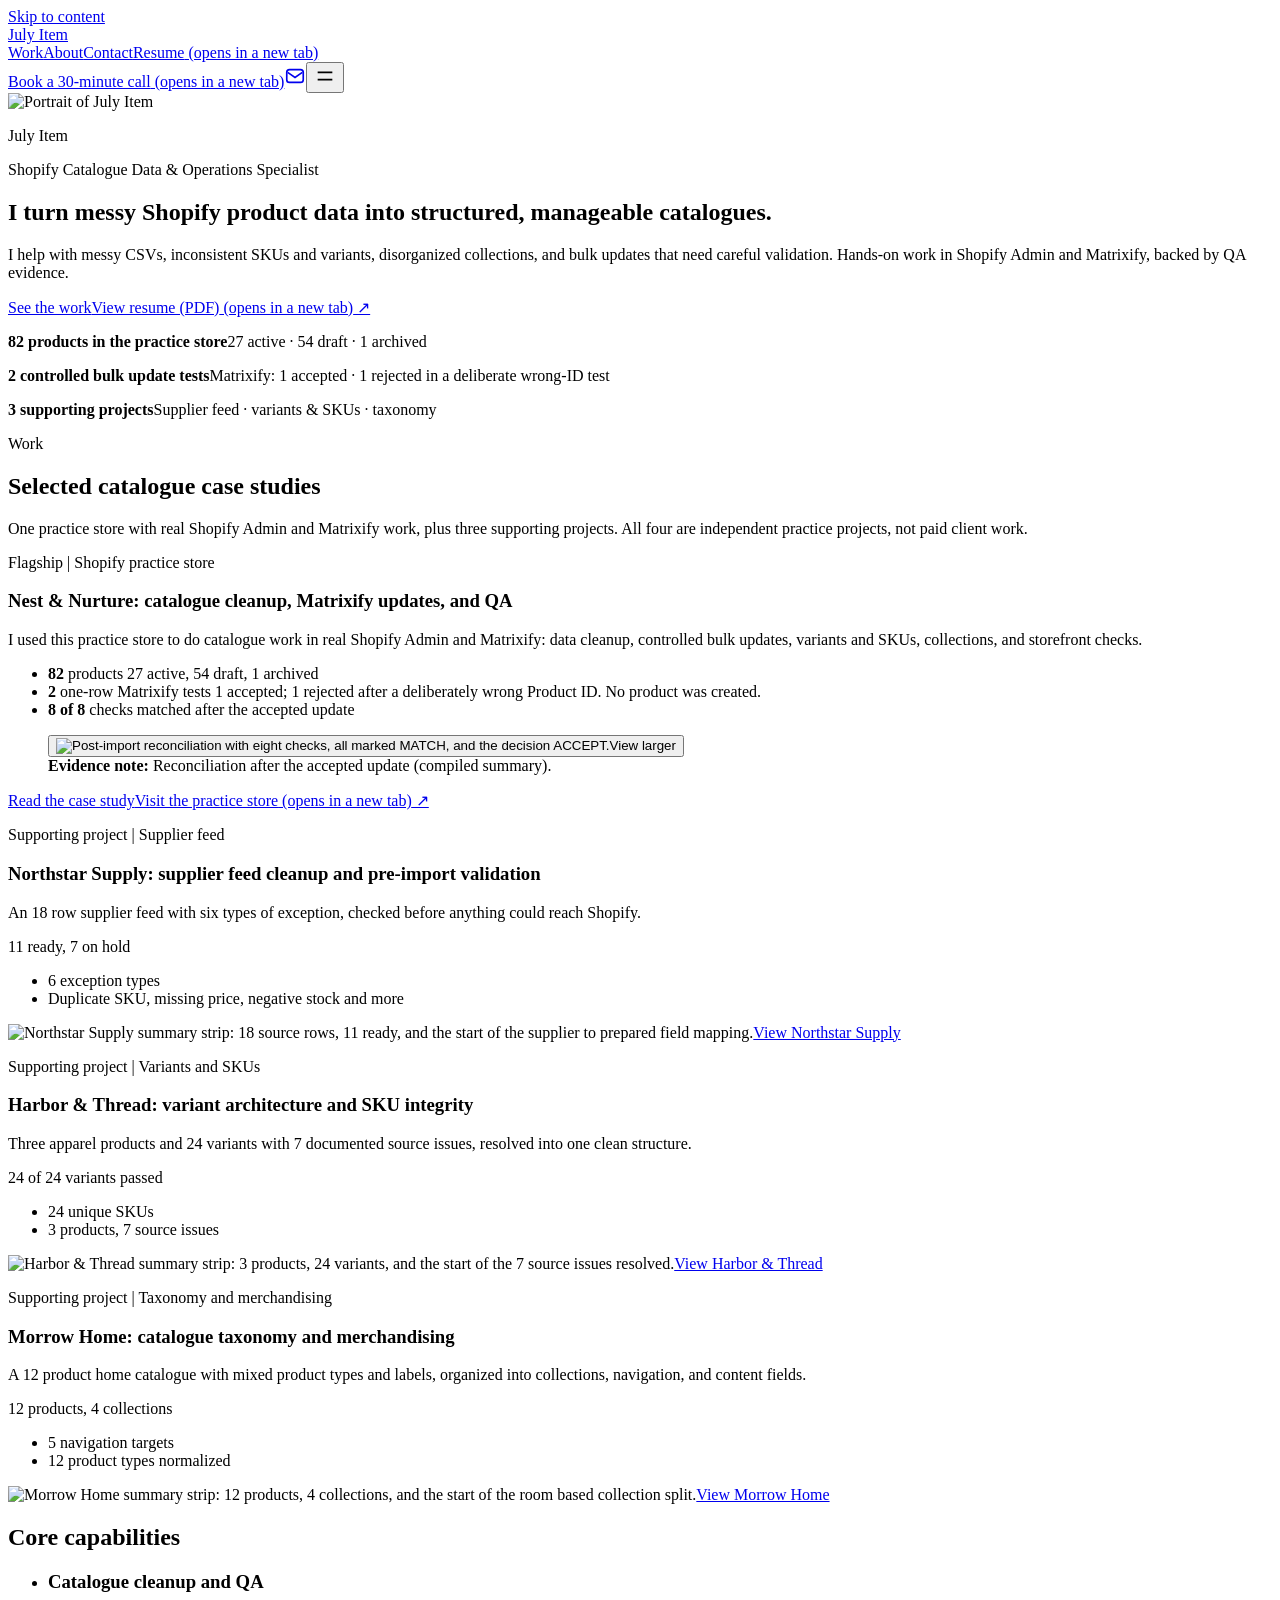
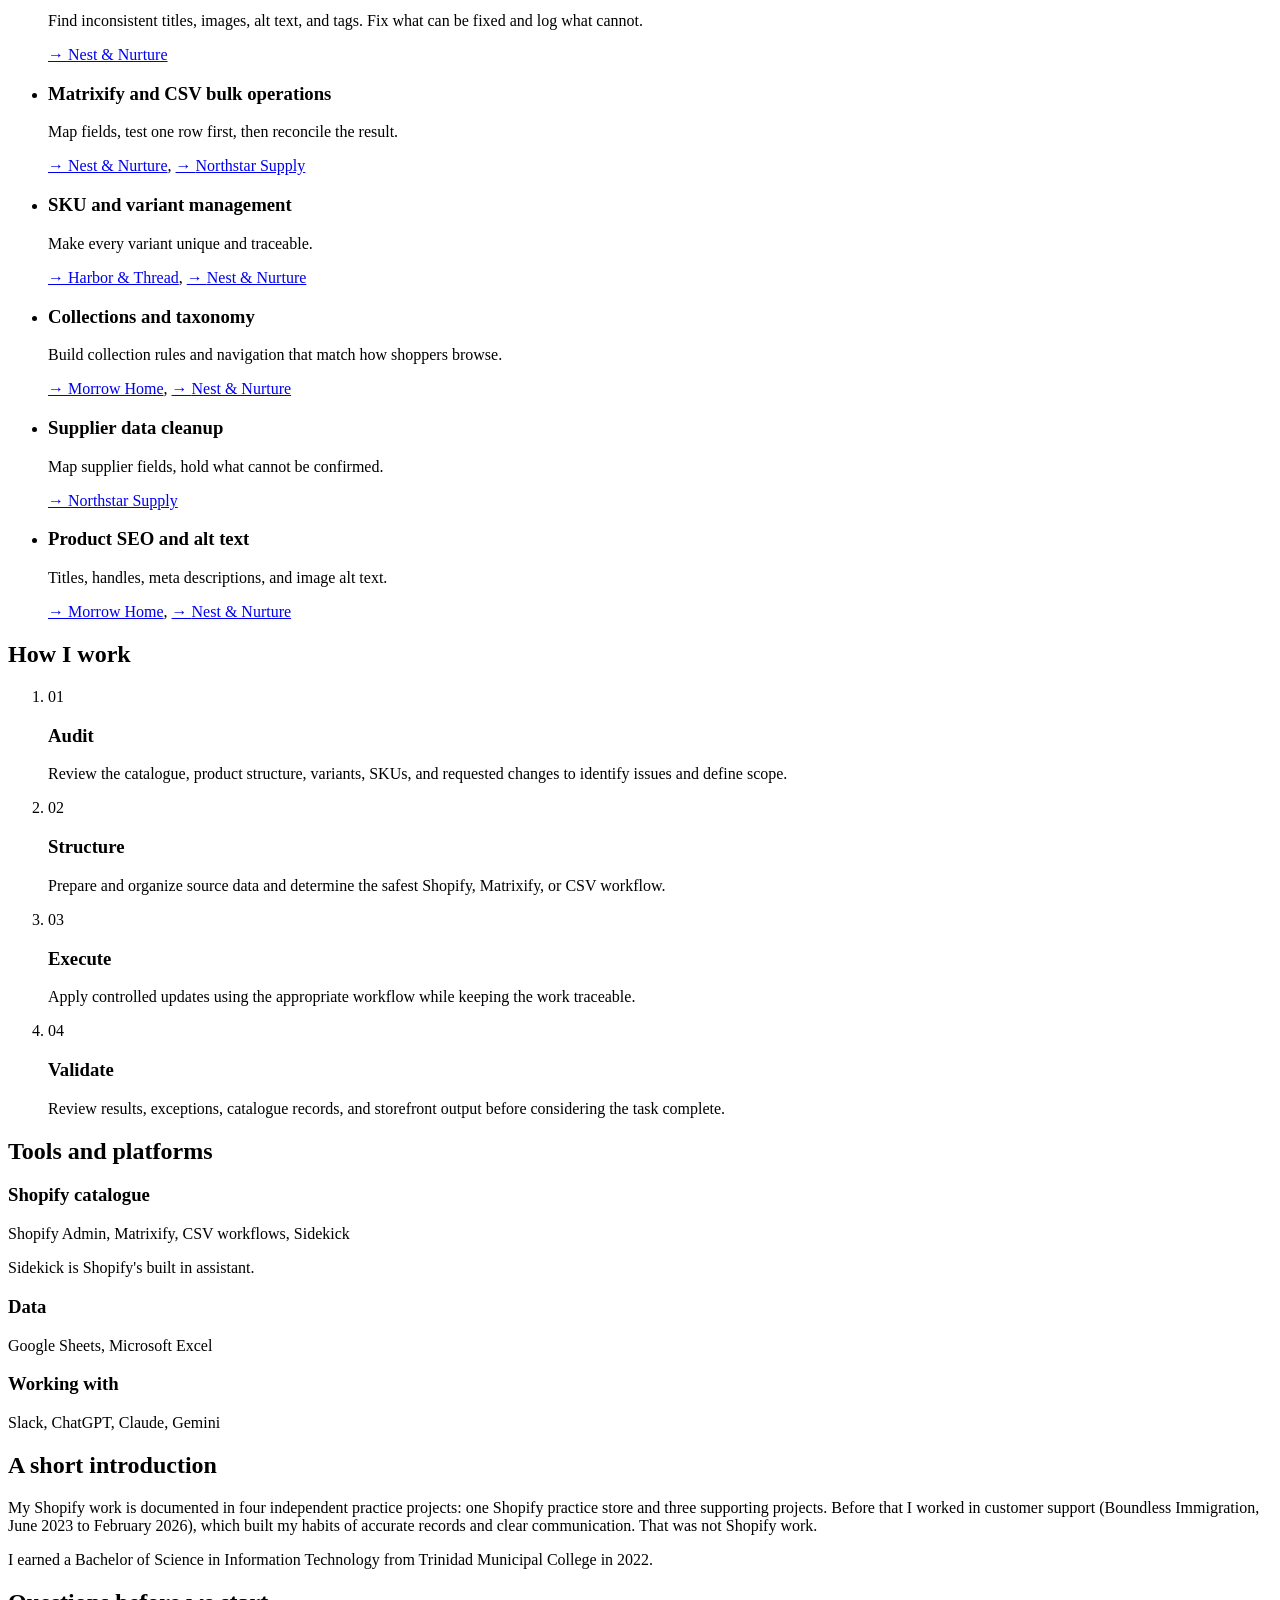
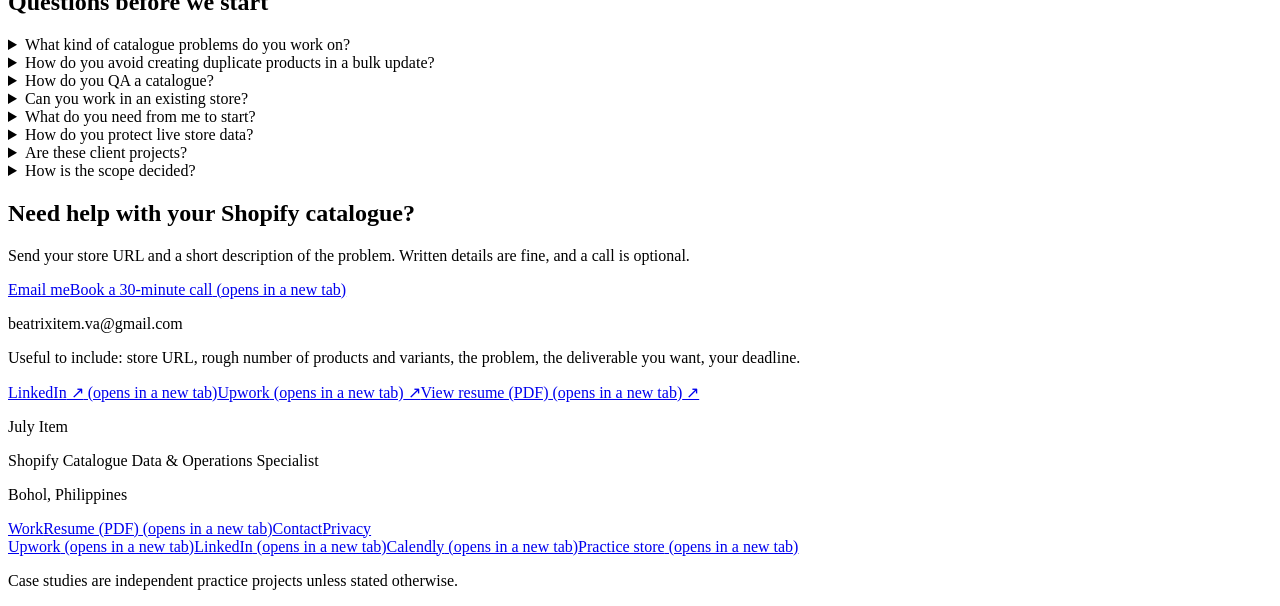
==== index.html @ 6206e0c8 "Deploy July Item portfolio - approved HYBRID-v8" ====
<!DOCTYPE html>
<html lang="en"><head><meta charset="utf-8"/><meta content="width=device-width, initial-scale=1" name="viewport"/><title>July Item | Shopify Catalogue Data &amp; Operations Specialist</title><meta content="July Item turns messy Shopify product data into structured, manageable catalogues. Shopify Admin, Matrixify, CSV workflows, SKU and variant structure, catalogue QA." name="description"/><meta content="July Item | Shopify Catalogue Data &amp; Operations Specialist" property="og:title"/><meta content="July Item turns messy Shopify product data into structured, manageable catalogues. Shopify Admin, Matrixify, CSV workflows, SKU and variant structure, catalogue QA." property="og:description"/><meta content="#f4f4f5" name="theme-color"/><link href="assets/images/july-item-profile-sm.webp" rel="icon" type="image/webp"/><link href="assets/css/style.css" rel="stylesheet"/></head><body><a class="skip" href="#main">Skip to content</a><header class="site-header"><div class="wrap bar"><a aria-label="July Item, home" class="logo" href="index.html">July Item</a><nav aria-label="Main" class="desktop-nav"><a href="index.html#work">Work</a><a href="index.html#about">About</a><a href="index.html#contact">Contact</a><a href="assets/resume/July_Item_Shopify_Catalogue_Data_Operations_Specialist_Resume.pdf" rel="noopener" target="_blank">Resume<span class="vh"> (opens in a new tab)</span></a></nav><div class="header-actions"><a class="btn btn-call" href="https://calendly.com/beatrixitem-va/30min" rel="noopener" target="_blank">Book a 30-minute call<span class="vh"> (opens in a new tab)</span></a><a aria-label="Email July Item" class="btn-mail" href="mailto:beatrixitem.va@gmail.com?subject=Shopify%20catalogue%20project"><svg aria-hidden="true" fill="none" height="22" stroke="currentColor" stroke-width="1.8" viewbox="0 0 24 24" width="22"><rect height="14" rx="3" width="18" x="3" y="5"></rect><path d="m4 8 8 5.5L20 8"></path></svg></a><button aria-controls="drawer" aria-expanded="false" aria-label="Open menu" class="menu-btn" id="menu-btn" type="button"><svg aria-hidden="true" fill="none" height="22" stroke="currentColor" stroke-width="1.8" viewbox="0 0 24 24" width="22"><path d="M4 8h16M4 16h16"></path></svg></button></div></div><nav aria-label="Mobile" class="drawer wrap" hidden="" id="drawer"><a href="index.html#work">Work</a><a href="index.html#about">About</a><a href="index.html#contact">Contact</a><a href="assets/resume/July_Item_Shopify_Catalogue_Data_Operations_Specialist_Resume.pdf" rel="noopener" target="_blank">Resume<span class="vh"> (opens in a new tab)</span></a><a href="https://calendly.com/beatrixitem-va/30min" rel="noopener" target="_blank">Book a 30-minute call<span class="vh"> (opens in a new tab)</span></a></nav></header><main id="main" tabindex="-1"><section class="hero wrap"><div class="hero-grid"><div class="identity"><img alt="Portrait of July Item" class="portrait" height="432" src="assets/images/july-item-profile.webp" width="432"/><div class="identity-text"><p class="name">July Item</p><p class="role">Shopify Catalogue Data &amp; Operations Specialist</p></div></div><div class="hero-copy"><h1>I turn messy Shopify product data into structured, manageable catalogues.</h1><p class="support">I help with messy CSVs, inconsistent SKUs and variants, disorganized collections, and bulk updates that need careful validation. Hands-on work in Shopify Admin and Matrixify, backed by QA evidence.</p><div class="cta"><a class="btn primary" href="#work">See the work</a><a href="assets/resume/July_Item_Shopify_Catalogue_Data_Operations_Specialist_Resume.pdf" rel="noopener" target="_blank">View resume (PDF)<span class="vh"> (opens in a new tab)</span><span aria-hidden="true" class="external-arrow"> ↗</span></a></div></div></div></section><section aria-label="Portfolio at a glance" class="proof-strip wrap"><div class="fact-row"><p><strong>82 products in the practice store</strong><span>27 active · 54 draft · 1 archived</span></p><p><strong>2 controlled bulk update tests</strong><span>Matrixify: 1 accepted · 1 rejected in a deliberate wrong-ID test</span></p><p><strong>3 supporting projects</strong><span>Supplier feed · variants &amp; SKUs · taxonomy</span></p></div></section><section class="home-section wrap" id="work"><p class="eyebrow">Work</p><h2>Selected catalogue case studies</h2><p class="work-intro">One practice store with real Shopify Admin and Matrixify work, plus three supporting projects. All four are independent practice projects, not paid client work.</p><article class="flagship"><div class="flagship-copy"><p class="eyebrow">Flagship | Shopify practice store</p><h3>Nest &amp; Nurture: catalogue cleanup, Matrixify updates, and QA</h3><p>I used this practice store to do catalogue work in real Shopify Admin and Matrixify: data cleanup, controlled bulk updates, variants and SKUs, collections, and storefront checks.</p><ul class="flag-facts"><li><strong>82</strong> products <span>27 active, 54 draft, 1 archived</span></li><li><strong>2</strong> one-row Matrixify tests <span>1 accepted; 1 rejected after a deliberately wrong Product ID. No product was created.</span></li><li><strong>8 of 8</strong> checks matched after the accepted update</li></ul></div><div class="flagship-proof"><figure class="evidence"><button aria-label="Open larger view: Reconciliation after the accepted update (compiled summary)." class="proof-open" data-caption="Reconciliation after the accepted update (compiled summary)." type="button"><img alt="Post-import reconciliation with eight checks, all marked MATCH, and the decision ACCEPT." height="1000" loading="lazy" src="assets/images/proof/d17-recon.webp" width="1600"/><span aria-hidden="true" class="proof-action">View larger</span></button><figcaption><strong class="caption-label">Evidence note: </strong>Reconciliation after the accepted update (compiled summary).</figcaption></figure></div><div class="flagship-actions"><a class="btn primary" href="case-studies/nest-and-nurture.html">Read the case study</a><a href="https://mynestnurture-store.myshopify.com/" rel="noopener" target="_blank">Visit the practice store<span class="vh"> (opens in a new tab)</span><span aria-hidden="true" class="external-arrow"> ↗</span></a></div></article><div class="support-grid"><article class="support-card"><p class="eyebrow">Supporting project | Supplier feed</p><h3>Northstar Supply: supplier feed cleanup and pre-import validation</h3><p>An 18 row supplier feed with six types of exception, checked before anything could reach Shopify.</p><p class="big-fact">11 ready, 7 on hold</p><ul class="small-facts"><li>6 exception types</li><li>Duplicate SKU, missing price, negative stock and more</li></ul><img alt="Northstar Supply summary strip: 18 source rows, 11 ready, and the start of the supplier to prepared field mapping." class="thumbnail" height="317" loading="lazy" src="assets/images/proof/thumb-northstar.webp" width="760"/><a class="project-link" href="case-studies/northstar-supply.html">View Northstar Supply</a></article><article class="support-card"><p class="eyebrow">Supporting project | Variants and SKUs</p><h3>Harbor &amp; Thread: variant architecture and SKU integrity</h3><p>Three apparel products and 24 variants with 7 documented source issues, resolved into one clean structure.</p><p class="big-fact">24 of 24 variants passed</p><ul class="small-facts"><li>24 unique SKUs</li><li>3 products, 7 source issues</li></ul><img alt="Harbor &amp; Thread summary strip: 3 products, 24 variants, and the start of the 7 source issues resolved." class="thumbnail" height="317" loading="lazy" src="assets/images/proof/thumb-harbor.webp" width="760"/><a class="project-link" href="case-studies/harbor-and-thread.html">View Harbor &amp; Thread</a></article><article class="support-card"><p class="eyebrow">Supporting project | Taxonomy and merchandising</p><h3>Morrow Home: catalogue taxonomy and merchandising</h3><p>A 12 product home catalogue with mixed product types and labels, organized into collections, navigation, and content fields.</p><p class="big-fact">12 products, 4 collections</p><ul class="small-facts"><li>5 navigation targets</li><li>12 product types normalized</li></ul><img alt="Morrow Home summary strip: 12 products, 4 collections, and the start of the room based collection split." class="thumbnail" height="317" loading="lazy" src="assets/images/proof/thumb-morrow.webp" width="760"/><a class="project-link" href="case-studies/morrow-home.html">View Morrow Home</a></article></div></section><section class="home-section wrap" id="capabilities"><h2>Core capabilities</h2><ul class="capabilities"><li><h3>Catalogue cleanup and QA</h3><p>Find inconsistent titles, images, alt text, and tags. Fix what can be fixed and log what cannot.</p><p class="project-links"><a href="case-studies/nest-and-nurture.html"><span aria-hidden="true">→ </span>Nest &amp; Nurture</a></p></li><li><h3>Matrixify and CSV bulk operations</h3><p>Map fields, test one row first, then reconcile the result.</p><p class="project-links"><a href="case-studies/nest-and-nurture.html"><span aria-hidden="true">→ </span>Nest &amp; Nurture</a>, <a href="case-studies/northstar-supply.html"><span aria-hidden="true">→ </span>Northstar Supply</a></p></li><li><h3>SKU and variant management</h3><p>Make every variant unique and traceable.</p><p class="project-links"><a href="case-studies/harbor-and-thread.html"><span aria-hidden="true">→ </span>Harbor &amp; Thread</a>, <a href="case-studies/nest-and-nurture.html"><span aria-hidden="true">→ </span>Nest &amp; Nurture</a></p></li><li><h3>Collections and taxonomy</h3><p>Build collection rules and navigation that match how shoppers browse.</p><p class="project-links"><a href="case-studies/morrow-home.html"><span aria-hidden="true">→ </span>Morrow Home</a>, <a href="case-studies/nest-and-nurture.html"><span aria-hidden="true">→ </span>Nest &amp; Nurture</a></p></li><li><h3>Supplier data cleanup</h3><p>Map supplier fields, hold what cannot be confirmed.</p><p class="project-links"><a href="case-studies/northstar-supply.html"><span aria-hidden="true">→ </span>Northstar Supply</a></p></li><li><h3>Product SEO and alt text</h3><p>Titles, handles, meta descriptions, and image alt text.</p><p class="project-links"><a href="case-studies/morrow-home.html"><span aria-hidden="true">→ </span>Morrow Home</a>, <a href="case-studies/nest-and-nurture.html"><span aria-hidden="true">→ </span>Nest &amp; Nurture</a></p></li></ul></section><section class="home-section wrap" id="process"><h2>How I work</h2><ol class="steps"><li class="step"><span class="n">01</span><h3>Audit</h3><p>Review the catalogue, product structure, variants, SKUs, and requested changes to identify issues and define scope.</p></li><li class="step"><span class="n">02</span><h3>Structure</h3><p>Prepare and organize source data and determine the safest Shopify, Matrixify, or CSV workflow.</p></li><li class="step"><span class="n">03</span><h3>Execute</h3><p>Apply controlled updates using the appropriate workflow while keeping the work traceable.</p></li><li class="step"><span class="n">04</span><h3>Validate</h3><p>Review results, exceptions, catalogue records, and storefront output before considering the task complete.</p></li></ol></section><section class="home-section wrap" id="tools"><h2>Tools and platforms</h2><div class="tools-grid"><div><h3>Shopify catalogue</h3><p>Shopify Admin, Matrixify, CSV workflows, Sidekick</p><p class="fine">Sidekick is Shopify's built in assistant.</p></div><div><h3>Data</h3><p>Google Sheets, Microsoft Excel</p></div><div><h3>Working with</h3><p>Slack, ChatGPT, Claude, Gemini</p></div></div></section><section class="home-section wrap" id="about"><h2>A short introduction</h2><div class="about-copy"><p>My Shopify work is documented in four independent practice projects: one Shopify practice store and three supporting projects. Before that I worked in customer support (Boundless Immigration, June 2023 to February 2026), which built my habits of accurate records and clear communication. That was not Shopify work.</p><p>I earned a Bachelor of Science in Information Technology from Trinidad Municipal College in 2022.</p></div></section><section class="home-section wrap" id="faq"><h2>Questions before we start</h2><div class="faq"><details><summary>What kind of catalogue problems do you work on?</summary><p>Messy CSV or supplier data, inconsistent SKUs and variants, collections that do not match the products, missing alt text, and bulk updates that need a safe workflow.</p></details><details><summary>How do you avoid creating duplicate products in a bulk update?</summary><p>I decide the match key first (for example product ID or variant ID), check it in Shopify, run a one-row test, and compare the result with Shopify before anything larger.</p></details><details><summary>How do you QA a catalogue?</summary><p>I compare the source data with Shopify, then check titles, images, alt text, SKUs, variants, collections, and the storefront page. Anything I cannot verify is logged as an open exception. I do not guess.</p></details><details><summary>Can you work in an existing store?</summary><p>Yes. I start with an audit and agree the scope before changing anything. Changes are made in controlled steps, and I ask for a backup export before bulk updates.</p></details><details><summary>What do you need from me to start?</summary><p>Your store URL, the approximate number of products and variants, the catalogue problem, the deliverable you want, and your deadline. Access is agreed before work starts and limited to what the task needs.</p></details><details><summary>How do you protect live store data?</summary><p>I make a backup export first, test on one row, preview the import, write only the fields the task needs, and check the records again afterward.</p></details><details><summary>Are these client projects?</summary><p>No. All four are independent practice projects using practice or fictional data. Nest &amp; Nurture is a Shopify practice store where I performed real Shopify Admin and Matrixify work. The three supporting projects demonstrate supplier-data preparation, variant and SKU structure, catalogue taxonomy, and documented QA. Each case study explains its scope and evidence.</p></details><details><summary>How is the scope decided?</summary><p>After the audit I list the issues found, what I would change, and what I would leave alone, and we agree that before I start.</p></details></div></section><div class="home-section wrap"><section class="contact-block" id="contact"><h2>Need help with your Shopify catalogue?</h2><p>Send your store URL and a short description of the problem. Written details are fine, and a call is optional.</p><div class="cta"><a class="btn primary" href="mailto:beatrixitem.va@gmail.com?subject=Shopify%20catalogue%20project">Email me</a><a class="btn secondary" href="https://calendly.com/beatrixitem-va/30min" rel="noopener" target="_blank">Book a 30-minute call<span class="vh"> (opens in a new tab)</span></a></div><p class="email-address">beatrixitem.va@gmail.com</p><p>Useful to include: store URL, rough number of products and variants, the problem, the deliverable you want, your deadline.</p><div class="text-links"><a href="https://www.linkedin.com/in/july-item/" rel="noopener" target="_blank">LinkedIn<span aria-hidden="true" class="external-arrow"> ↗</span><span class="vh"> (opens in a new tab)</span></a><a href="https://www.upwork.com/freelancers/~0124efc73db6275740" rel="noopener" target="_blank">Upwork<span class="vh"> (opens in a new tab)</span><span aria-hidden="true" class="external-arrow"> ↗</span></a><a href="assets/resume/July_Item_Shopify_Catalogue_Data_Operations_Specialist_Resume.pdf" rel="noopener" target="_blank">View resume (PDF)<span class="vh"> (opens in a new tab)</span><span aria-hidden="true" class="external-arrow"> ↗</span></a></div></section></div></main><footer class="foot"><div class="wrap"><div class="footer-grid"><div><p class="nm">July Item</p><p>Shopify Catalogue Data &amp; Operations Specialist</p><p>Bohol, Philippines</p></div><nav aria-label="Footer"><a href="index.html#work">Work</a><a href="assets/resume/July_Item_Shopify_Catalogue_Data_Operations_Specialist_Resume.pdf" rel="noopener" target="_blank">Resume (PDF)<span class="vh"> (opens in a new tab)</span></a><a href="index.html#contact">Contact</a><a href="privacy.html">Privacy</a></nav><nav aria-label="Elsewhere"><a href="https://www.upwork.com/freelancers/~0124efc73db6275740" rel="noopener" target="_blank">Upwork<span class="vh"> (opens in a new tab)</span></a><a href="https://www.linkedin.com/in/july-item/" rel="noopener" target="_blank">LinkedIn<span class="vh"> (opens in a new tab)</span></a><a href="https://calendly.com/beatrixitem-va/30min" rel="noopener" target="_blank">Calendly<span class="vh"> (opens in a new tab)</span></a><a href="https://mynestnurture-store.myshopify.com/" rel="noopener" target="_blank">Practice store<span class="vh"> (opens in a new tab)</span></a></nav></div><p class="legal">Case studies are independent practice projects unless stated otherwise.</p></div></footer><dialog aria-labelledby="lightbox-title" id="lightbox"><div class="lightbox-bar"><p id="lightbox-title">Evidence</p><button aria-label="Close enlarged image" class="lightbox-close" type="button">Close</button></div><div aria-label="Enlarged evidence. Scroll horizontally to inspect wide images." class="lightbox-pan" tabindex="0"><img alt=""/></div><p class="lightbox-caption"></p></dialog><script defer="" src="assets/js/main.js"></script></body></html>
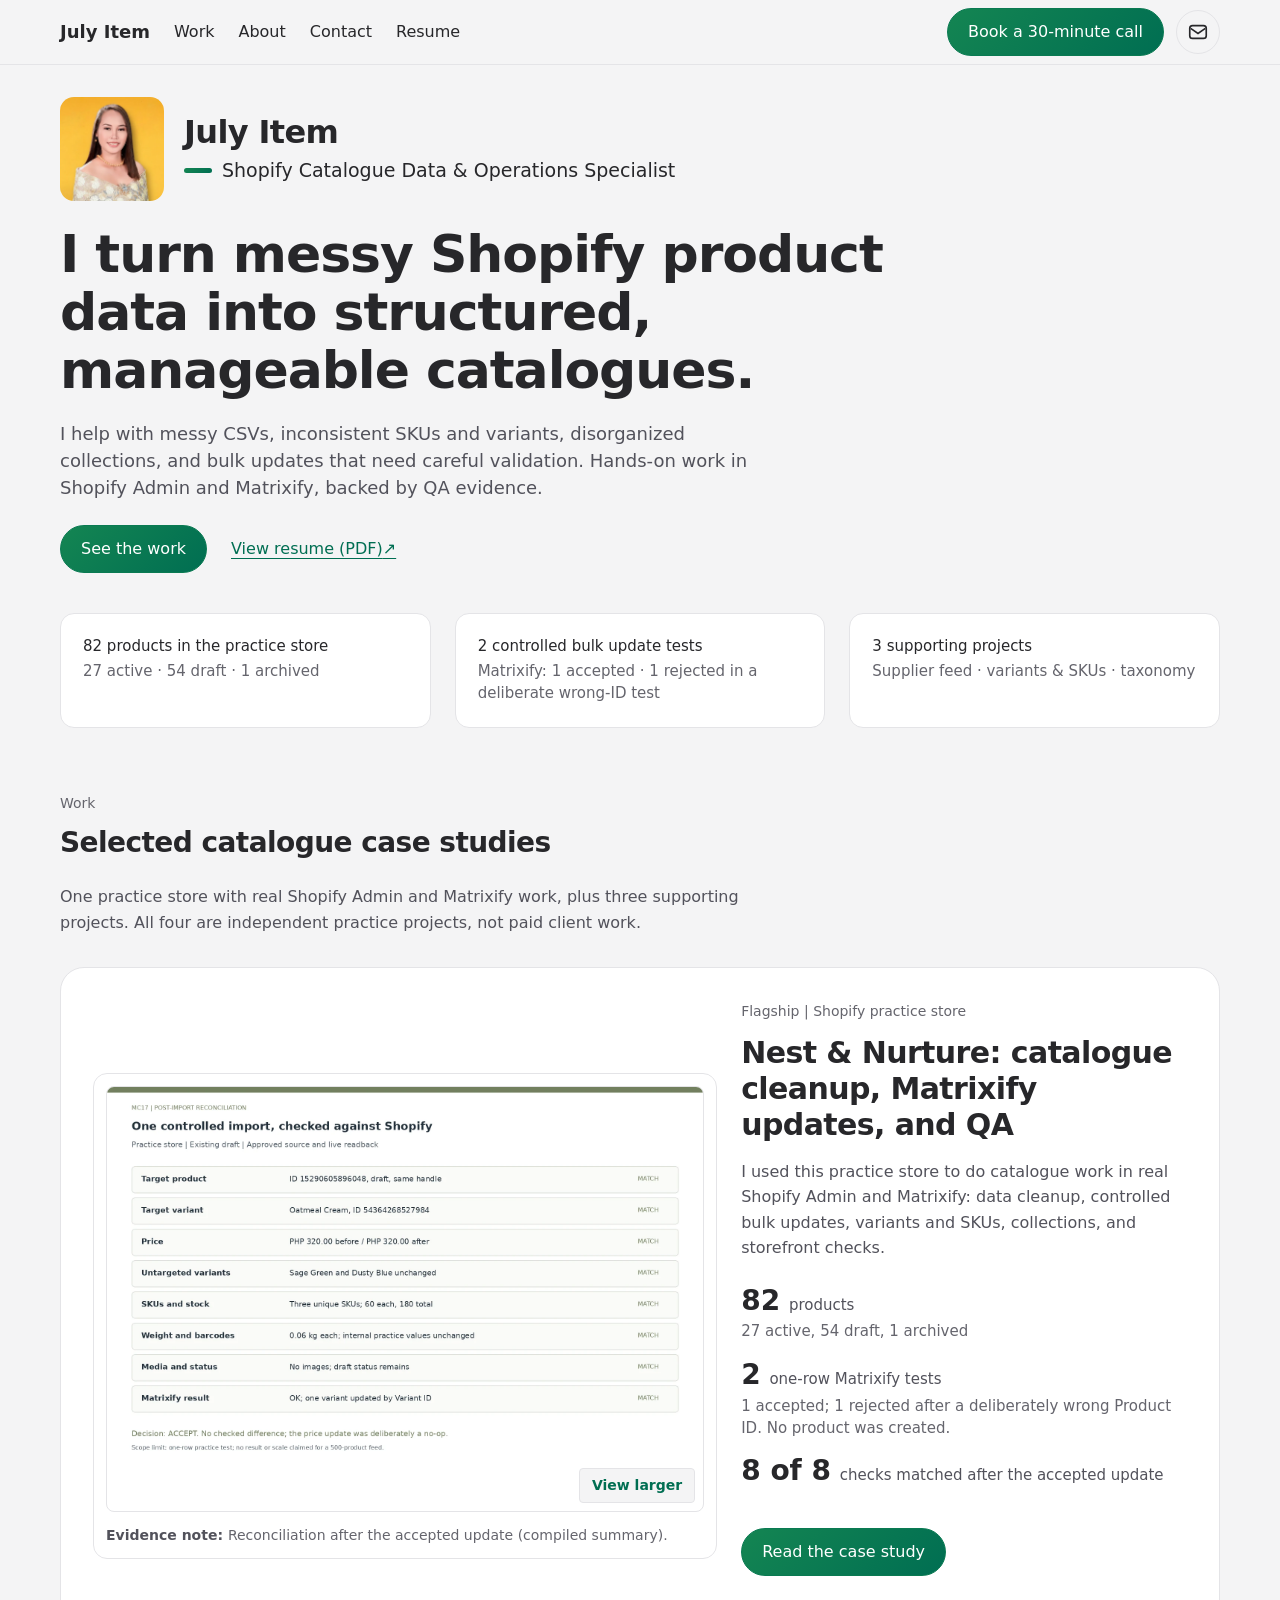
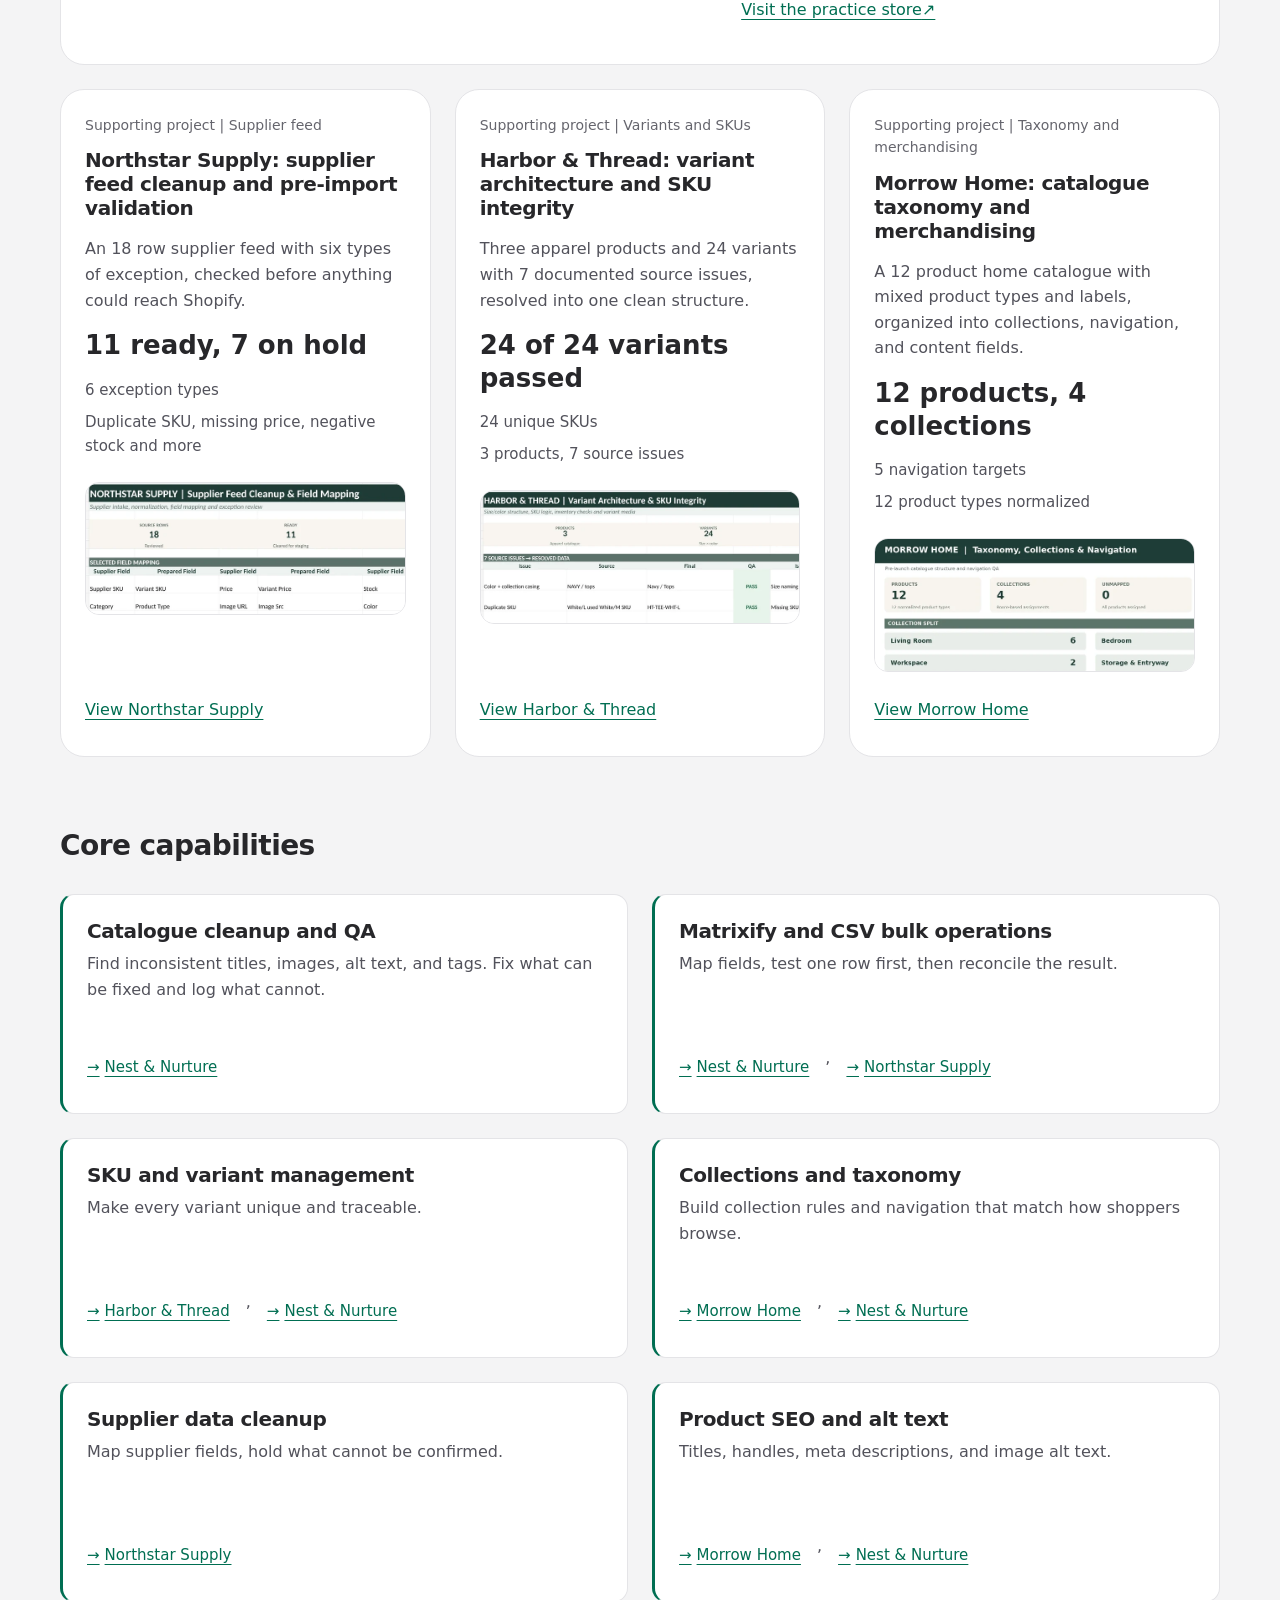
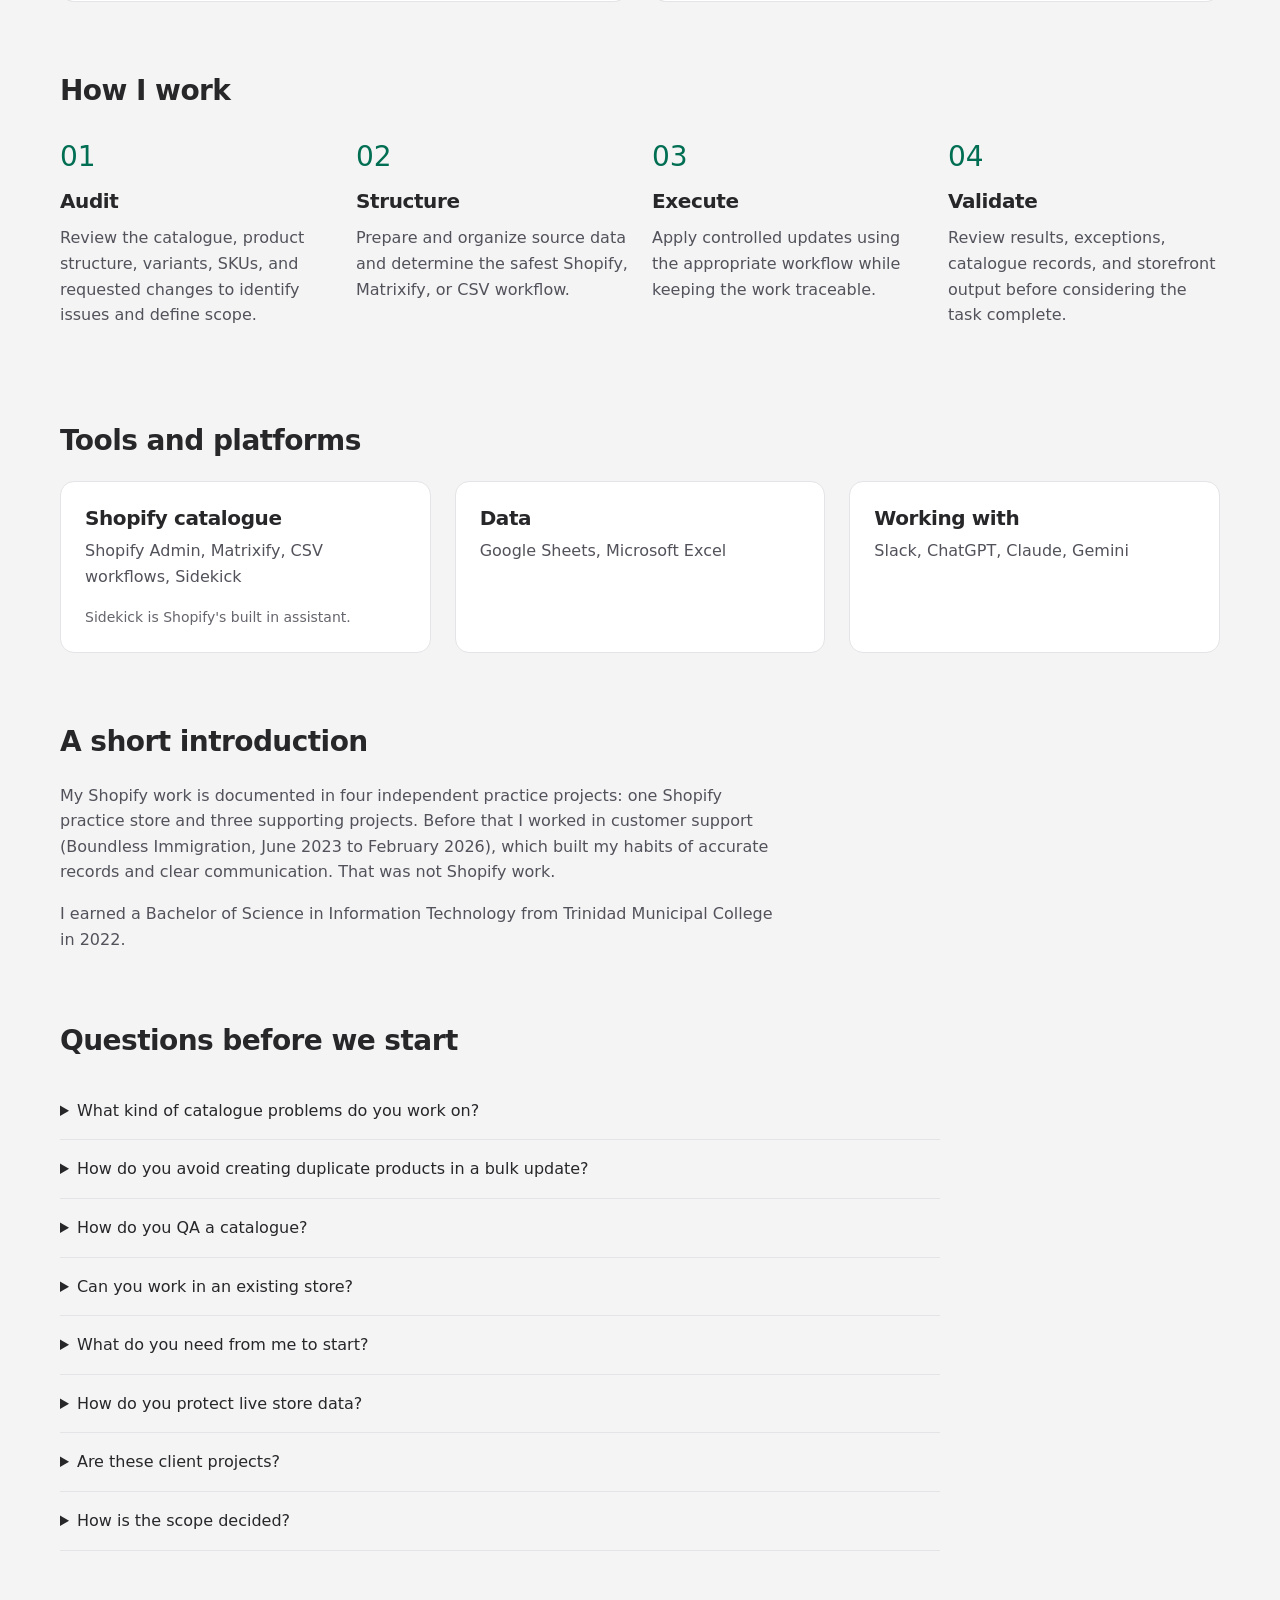
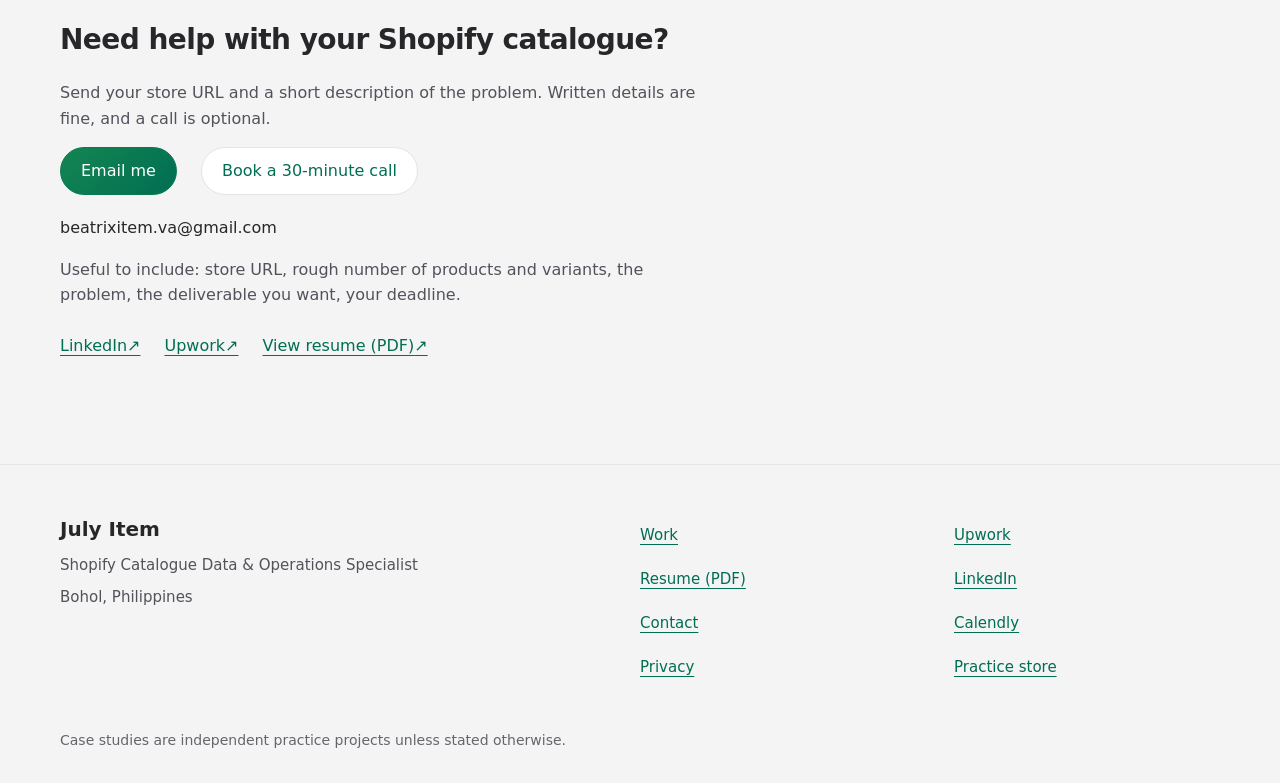
==== commit 1941c124: "Finalize canonical metadata, resume portfolio link and deployment QA" ====
--- a/index.html
+++ b/index.html
@@ -1,2 +1,2 @@
 <!DOCTYPE html>
-<html lang="en"><head><meta charset="utf-8"/><meta content="width=device-width, initial-scale=1" name="viewport"/><title>July Item | Shopify Catalogue Data &amp; Operations Specialist</title><meta content="July Item turns messy Shopify product data into structured, manageable catalogues. Shopify Admin, Matrixify, CSV workflows, SKU and variant structure, catalogue QA." name="description"/><meta content="July Item | Shopify Catalogue Data &amp; Operations Specialist" property="og:title"/><meta content="July Item turns messy Shopify product data into structured, manageable catalogues. Shopify Admin, Matrixify, CSV workflows, SKU and variant structure, catalogue QA." property="og:description"/><meta content="#f4f4f5" name="theme-color"/><link href="assets/images/july-item-profile-sm.webp" rel="icon" type="image/webp"/><link href="assets/css/style.css" rel="stylesheet"/></head><body><a class="skip" href="#main">Skip to content</a><header class="site-header"><div class="wrap bar"><a aria-label="July Item, home" class="logo" href="index.html">July Item</a><nav aria-label="Main" class="desktop-nav"><a href="index.html#work">Work</a><a href="index.html#about">About</a><a href="index.html#contact">Contact</a><a href="assets/resume/July_Item_Shopify_Catalogue_Data_Operations_Specialist_Resume.pdf" rel="noopener" target="_blank">Resume<span class="vh"> (opens in a new tab)</span></a></nav><div class="header-actions"><a class="btn btn-call" href="https://calendly.com/beatrixitem-va/30min" rel="noopener" target="_blank">Book a 30-minute call<span class="vh"> (opens in a new tab)</span></a><a aria-label="Email July Item" class="btn-mail" href="mailto:beatrixitem.va@gmail.com?subject=Shopify%20catalogue%20project"><svg aria-hidden="true" fill="none" height="22" stroke="currentColor" stroke-width="1.8" viewbox="0 0 24 24" width="22"><rect height="14" rx="3" width="18" x="3" y="5"></rect><path d="m4 8 8 5.5L20 8"></path></svg></a><button aria-controls="drawer" aria-expanded="false" aria-label="Open menu" class="menu-btn" id="menu-btn" type="button"><svg aria-hidden="true" fill="none" height="22" stroke="currentColor" stroke-width="1.8" viewbox="0 0 24 24" width="22"><path d="M4 8h16M4 16h16"></path></svg></button></div></div><nav aria-label="Mobile" class="drawer wrap" hidden="" id="drawer"><a href="index.html#work">Work</a><a href="index.html#about">About</a><a href="index.html#contact">Contact</a><a href="assets/resume/July_Item_Shopify_Catalogue_Data_Operations_Specialist_Resume.pdf" rel="noopener" target="_blank">Resume<span class="vh"> (opens in a new tab)</span></a><a href="https://calendly.com/beatrixitem-va/30min" rel="noopener" target="_blank">Book a 30-minute call<span class="vh"> (opens in a new tab)</span></a></nav></header><main id="main" tabindex="-1"><section class="hero wrap"><div class="hero-grid"><div class="identity"><img alt="Portrait of July Item" class="portrait" height="432" src="assets/images/july-item-profile.webp" width="432"/><div class="identity-text"><p class="name">July Item</p><p class="role">Shopify Catalogue Data &amp; Operations Specialist</p></div></div><div class="hero-copy"><h1>I turn messy Shopify product data into structured, manageable catalogues.</h1><p class="support">I help with messy CSVs, inconsistent SKUs and variants, disorganized collections, and bulk updates that need careful validation. Hands-on work in Shopify Admin and Matrixify, backed by QA evidence.</p><div class="cta"><a class="btn primary" href="#work">See the work</a><a href="assets/resume/July_Item_Shopify_Catalogue_Data_Operations_Specialist_Resume.pdf" rel="noopener" target="_blank">View resume (PDF)<span class="vh"> (opens in a new tab)</span><span aria-hidden="true" class="external-arrow"> ↗</span></a></div></div></div></section><section aria-label="Portfolio at a glance" class="proof-strip wrap"><div class="fact-row"><p><strong>82 products in the practice store</strong><span>27 active · 54 draft · 1 archived</span></p><p><strong>2 controlled bulk update tests</strong><span>Matrixify: 1 accepted · 1 rejected in a deliberate wrong-ID test</span></p><p><strong>3 supporting projects</strong><span>Supplier feed · variants &amp; SKUs · taxonomy</span></p></div></section><section class="home-section wrap" id="work"><p class="eyebrow">Work</p><h2>Selected catalogue case studies</h2><p class="work-intro">One practice store with real Shopify Admin and Matrixify work, plus three supporting projects. All four are independent practice projects, not paid client work.</p><article class="flagship"><div class="flagship-copy"><p class="eyebrow">Flagship | Shopify practice store</p><h3>Nest &amp; Nurture: catalogue cleanup, Matrixify updates, and QA</h3><p>I used this practice store to do catalogue work in real Shopify Admin and Matrixify: data cleanup, controlled bulk updates, variants and SKUs, collections, and storefront checks.</p><ul class="flag-facts"><li><strong>82</strong> products <span>27 active, 54 draft, 1 archived</span></li><li><strong>2</strong> one-row Matrixify tests <span>1 accepted; 1 rejected after a deliberately wrong Product ID. No product was created.</span></li><li><strong>8 of 8</strong> checks matched after the accepted update</li></ul></div><div class="flagship-proof"><figure class="evidence"><button aria-label="Open larger view: Reconciliation after the accepted update (compiled summary)." class="proof-open" data-caption="Reconciliation after the accepted update (compiled summary)." type="button"><img alt="Post-import reconciliation with eight checks, all marked MATCH, and the decision ACCEPT." height="1000" loading="lazy" src="assets/images/proof/d17-recon.webp" width="1600"/><span aria-hidden="true" class="proof-action">View larger</span></button><figcaption><strong class="caption-label">Evidence note: </strong>Reconciliation after the accepted update (compiled summary).</figcaption></figure></div><div class="flagship-actions"><a class="btn primary" href="case-studies/nest-and-nurture.html">Read the case study</a><a href="https://mynestnurture-store.myshopify.com/" rel="noopener" target="_blank">Visit the practice store<span class="vh"> (opens in a new tab)</span><span aria-hidden="true" class="external-arrow"> ↗</span></a></div></article><div class="support-grid"><article class="support-card"><p class="eyebrow">Supporting project | Supplier feed</p><h3>Northstar Supply: supplier feed cleanup and pre-import validation</h3><p>An 18 row supplier feed with six types of exception, checked before anything could reach Shopify.</p><p class="big-fact">11 ready, 7 on hold</p><ul class="small-facts"><li>6 exception types</li><li>Duplicate SKU, missing price, negative stock and more</li></ul><img alt="Northstar Supply summary strip: 18 source rows, 11 ready, and the start of the supplier to prepared field mapping." class="thumbnail" height="317" loading="lazy" src="assets/images/proof/thumb-northstar.webp" width="760"/><a class="project-link" href="case-studies/northstar-supply.html">View Northstar Supply</a></article><article class="support-card"><p class="eyebrow">Supporting project | Variants and SKUs</p><h3>Harbor &amp; Thread: variant architecture and SKU integrity</h3><p>Three apparel products and 24 variants with 7 documented source issues, resolved into one clean structure.</p><p class="big-fact">24 of 24 variants passed</p><ul class="small-facts"><li>24 unique SKUs</li><li>3 products, 7 source issues</li></ul><img alt="Harbor &amp; Thread summary strip: 3 products, 24 variants, and the start of the 7 source issues resolved." class="thumbnail" height="317" loading="lazy" src="assets/images/proof/thumb-harbor.webp" width="760"/><a class="project-link" href="case-studies/harbor-and-thread.html">View Harbor &amp; Thread</a></article><article class="support-card"><p class="eyebrow">Supporting project | Taxonomy and merchandising</p><h3>Morrow Home: catalogue taxonomy and merchandising</h3><p>A 12 product home catalogue with mixed product types and labels, organized into collections, navigation, and content fields.</p><p class="big-fact">12 products, 4 collections</p><ul class="small-facts"><li>5 navigation targets</li><li>12 product types normalized</li></ul><img alt="Morrow Home summary strip: 12 products, 4 collections, and the start of the room based collection split." class="thumbnail" height="317" loading="lazy" src="assets/images/proof/thumb-morrow.webp" width="760"/><a class="project-link" href="case-studies/morrow-home.html">View Morrow Home</a></article></div></section><section class="home-section wrap" id="capabilities"><h2>Core capabilities</h2><ul class="capabilities"><li><h3>Catalogue cleanup and QA</h3><p>Find inconsistent titles, images, alt text, and tags. Fix what can be fixed and log what cannot.</p><p class="project-links"><a href="case-studies/nest-and-nurture.html"><span aria-hidden="true">→ </span>Nest &amp; Nurture</a></p></li><li><h3>Matrixify and CSV bulk operations</h3><p>Map fields, test one row first, then reconcile the result.</p><p class="project-links"><a href="case-studies/nest-and-nurture.html"><span aria-hidden="true">→ </span>Nest &amp; Nurture</a>, <a href="case-studies/northstar-supply.html"><span aria-hidden="true">→ </span>Northstar Supply</a></p></li><li><h3>SKU and variant management</h3><p>Make every variant unique and traceable.</p><p class="project-links"><a href="case-studies/harbor-and-thread.html"><span aria-hidden="true">→ </span>Harbor &amp; Thread</a>, <a href="case-studies/nest-and-nurture.html"><span aria-hidden="true">→ </span>Nest &amp; Nurture</a></p></li><li><h3>Collections and taxonomy</h3><p>Build collection rules and navigation that match how shoppers browse.</p><p class="project-links"><a href="case-studies/morrow-home.html"><span aria-hidden="true">→ </span>Morrow Home</a>, <a href="case-studies/nest-and-nurture.html"><span aria-hidden="true">→ </span>Nest &amp; Nurture</a></p></li><li><h3>Supplier data cleanup</h3><p>Map supplier fields, hold what cannot be confirmed.</p><p class="project-links"><a href="case-studies/northstar-supply.html"><span aria-hidden="true">→ </span>Northstar Supply</a></p></li><li><h3>Product SEO and alt text</h3><p>Titles, handles, meta descriptions, and image alt text.</p><p class="project-links"><a href="case-studies/morrow-home.html"><span aria-hidden="true">→ </span>Morrow Home</a>, <a href="case-studies/nest-and-nurture.html"><span aria-hidden="true">→ </span>Nest &amp; Nurture</a></p></li></ul></section><section class="home-section wrap" id="process"><h2>How I work</h2><ol class="steps"><li class="step"><span class="n">01</span><h3>Audit</h3><p>Review the catalogue, product structure, variants, SKUs, and requested changes to identify issues and define scope.</p></li><li class="step"><span class="n">02</span><h3>Structure</h3><p>Prepare and organize source data and determine the safest Shopify, Matrixify, or CSV workflow.</p></li><li class="step"><span class="n">03</span><h3>Execute</h3><p>Apply controlled updates using the appropriate workflow while keeping the work traceable.</p></li><li class="step"><span class="n">04</span><h3>Validate</h3><p>Review results, exceptions, catalogue records, and storefront output before considering the task complete.</p></li></ol></section><section class="home-section wrap" id="tools"><h2>Tools and platforms</h2><div class="tools-grid"><div><h3>Shopify catalogue</h3><p>Shopify Admin, Matrixify, CSV workflows, Sidekick</p><p class="fine">Sidekick is Shopify's built in assistant.</p></div><div><h3>Data</h3><p>Google Sheets, Microsoft Excel</p></div><div><h3>Working with</h3><p>Slack, ChatGPT, Claude, Gemini</p></div></div></section><section class="home-section wrap" id="about"><h2>A short introduction</h2><div class="about-copy"><p>My Shopify work is documented in four independent practice projects: one Shopify practice store and three supporting projects. Before that I worked in customer support (Boundless Immigration, June 2023 to February 2026), which built my habits of accurate records and clear communication. That was not Shopify work.</p><p>I earned a Bachelor of Science in Information Technology from Trinidad Municipal College in 2022.</p></div></section><section class="home-section wrap" id="faq"><h2>Questions before we start</h2><div class="faq"><details><summary>What kind of catalogue problems do you work on?</summary><p>Messy CSV or supplier data, inconsistent SKUs and variants, collections that do not match the products, missing alt text, and bulk updates that need a safe workflow.</p></details><details><summary>How do you avoid creating duplicate products in a bulk update?</summary><p>I decide the match key first (for example product ID or variant ID), check it in Shopify, run a one-row test, and compare the result with Shopify before anything larger.</p></details><details><summary>How do you QA a catalogue?</summary><p>I compare the source data with Shopify, then check titles, images, alt text, SKUs, variants, collections, and the storefront page. Anything I cannot verify is logged as an open exception. I do not guess.</p></details><details><summary>Can you work in an existing store?</summary><p>Yes. I start with an audit and agree the scope before changing anything. Changes are made in controlled steps, and I ask for a backup export before bulk updates.</p></details><details><summary>What do you need from me to start?</summary><p>Your store URL, the approximate number of products and variants, the catalogue problem, the deliverable you want, and your deadline. Access is agreed before work starts and limited to what the task needs.</p></details><details><summary>How do you protect live store data?</summary><p>I make a backup export first, test on one row, preview the import, write only the fields the task needs, and check the records again afterward.</p></details><details><summary>Are these client projects?</summary><p>No. All four are independent practice projects using practice or fictional data. Nest &amp; Nurture is a Shopify practice store where I performed real Shopify Admin and Matrixify work. The three supporting projects demonstrate supplier-data preparation, variant and SKU structure, catalogue taxonomy, and documented QA. Each case study explains its scope and evidence.</p></details><details><summary>How is the scope decided?</summary><p>After the audit I list the issues found, what I would change, and what I would leave alone, and we agree that before I start.</p></details></div></section><div class="home-section wrap"><section class="contact-block" id="contact"><h2>Need help with your Shopify catalogue?</h2><p>Send your store URL and a short description of the problem. Written details are fine, and a call is optional.</p><div class="cta"><a class="btn primary" href="mailto:beatrixitem.va@gmail.com?subject=Shopify%20catalogue%20project">Email me</a><a class="btn secondary" href="https://calendly.com/beatrixitem-va/30min" rel="noopener" target="_blank">Book a 30-minute call<span class="vh"> (opens in a new tab)</span></a></div><p class="email-address">beatrixitem.va@gmail.com</p><p>Useful to include: store URL, rough number of products and variants, the problem, the deliverable you want, your deadline.</p><div class="text-links"><a href="https://www.linkedin.com/in/july-item/" rel="noopener" target="_blank">LinkedIn<span aria-hidden="true" class="external-arrow"> ↗</span><span class="vh"> (opens in a new tab)</span></a><a href="https://www.upwork.com/freelancers/~0124efc73db6275740" rel="noopener" target="_blank">Upwork<span class="vh"> (opens in a new tab)</span><span aria-hidden="true" class="external-arrow"> ↗</span></a><a href="assets/resume/July_Item_Shopify_Catalogue_Data_Operations_Specialist_Resume.pdf" rel="noopener" target="_blank">View resume (PDF)<span class="vh"> (opens in a new tab)</span><span aria-hidden="true" class="external-arrow"> ↗</span></a></div></section></div></main><footer class="foot"><div class="wrap"><div class="footer-grid"><div><p class="nm">July Item</p><p>Shopify Catalogue Data &amp; Operations Specialist</p><p>Bohol, Philippines</p></div><nav aria-label="Footer"><a href="index.html#work">Work</a><a href="assets/resume/July_Item_Shopify_Catalogue_Data_Operations_Specialist_Resume.pdf" rel="noopener" target="_blank">Resume (PDF)<span class="vh"> (opens in a new tab)</span></a><a href="index.html#contact">Contact</a><a href="privacy.html">Privacy</a></nav><nav aria-label="Elsewhere"><a href="https://www.upwork.com/freelancers/~0124efc73db6275740" rel="noopener" target="_blank">Upwork<span class="vh"> (opens in a new tab)</span></a><a href="https://www.linkedin.com/in/july-item/" rel="noopener" target="_blank">LinkedIn<span class="vh"> (opens in a new tab)</span></a><a href="https://calendly.com/beatrixitem-va/30min" rel="noopener" target="_blank">Calendly<span class="vh"> (opens in a new tab)</span></a><a href="https://mynestnurture-store.myshopify.com/" rel="noopener" target="_blank">Practice store<span class="vh"> (opens in a new tab)</span></a></nav></div><p class="legal">Case studies are independent practice projects unless stated otherwise.</p></div></footer><dialog aria-labelledby="lightbox-title" id="lightbox"><div class="lightbox-bar"><p id="lightbox-title">Evidence</p><button aria-label="Close enlarged image" class="lightbox-close" type="button">Close</button></div><div aria-label="Enlarged evidence. Scroll horizontally to inspect wide images." class="lightbox-pan" tabindex="0"><img alt=""/></div><p class="lightbox-caption"></p></dialog><script defer="" src="assets/js/main.js"></script></body></html>+<html lang="en"><head><meta charset="utf-8"/><meta content="width=device-width, initial-scale=1" name="viewport"/><title>July Item | Shopify Catalogue Data &amp; Operations Specialist</title><meta content="July Item turns messy Shopify product data into structured, manageable catalogues. Shopify Admin, Matrixify, CSV workflows, SKU and variant structure, catalogue QA." name="description"/><meta content="July Item | Shopify Catalogue Data &amp; Operations Specialist" property="og:title"/><meta content="July Item turns messy Shopify product data into structured, manageable catalogues. Shopify Admin, Matrixify, CSV workflows, SKU and variant structure, catalogue QA." property="og:description"/><meta content="#f4f4f5" name="theme-color"/><link href="assets/images/july-item-profile-sm.webp" rel="icon" type="image/webp"/><link href="assets/css/style.css" rel="stylesheet"/><link rel="canonical" href="https://beatrixitem98-source.github.io/"/><meta property="og:url" content="https://beatrixitem98-source.github.io/"/></head><body><a class="skip" href="#main">Skip to content</a><header class="site-header"><div class="wrap bar"><a aria-label="July Item, home" class="logo" href="index.html">July Item</a><nav aria-label="Main" class="desktop-nav"><a href="index.html#work">Work</a><a href="index.html#about">About</a><a href="index.html#contact">Contact</a><a href="assets/resume/July_Item_Shopify_Catalogue_Data_Operations_Specialist_Resume_2026-10.pdf" rel="noopener" target="_blank">Resume<span class="vh"> (opens in a new tab)</span></a></nav><div class="header-actions"><a class="btn btn-call" href="https://calendly.com/beatrixitem-va/30min" rel="noopener" target="_blank">Book a 30-minute call<span class="vh"> (opens in a new tab)</span></a><a aria-label="Email July Item" class="btn-mail" href="mailto:beatrixitem.va@gmail.com?subject=Shopify%20catalogue%20project"><svg aria-hidden="true" fill="none" height="22" stroke="currentColor" stroke-width="1.8" viewbox="0 0 24 24" width="22"><rect height="14" rx="3" width="18" x="3" y="5"></rect><path d="m4 8 8 5.5L20 8"></path></svg></a><button aria-controls="drawer" aria-expanded="false" aria-label="Open menu" class="menu-btn" id="menu-btn" type="button"><svg aria-hidden="true" fill="none" height="22" stroke="currentColor" stroke-width="1.8" viewbox="0 0 24 24" width="22"><path d="M4 8h16M4 16h16"></path></svg></button></div></div><nav aria-label="Mobile" class="drawer wrap" hidden="" id="drawer"><a href="index.html#work">Work</a><a href="index.html#about">About</a><a href="index.html#contact">Contact</a><a href="assets/resume/July_Item_Shopify_Catalogue_Data_Operations_Specialist_Resume_2026-10.pdf" rel="noopener" target="_blank">Resume<span class="vh"> (opens in a new tab)</span></a><a href="https://calendly.com/beatrixitem-va/30min" rel="noopener" target="_blank">Book a 30-minute call<span class="vh"> (opens in a new tab)</span></a></nav></header><main id="main" tabindex="-1"><section class="hero wrap"><div class="hero-grid"><div class="identity"><img alt="Portrait of July Item" class="portrait" height="432" src="assets/images/july-item-profile.webp" width="432"/><div class="identity-text"><p class="name">July Item</p><p class="role">Shopify Catalogue Data &amp; Operations Specialist</p></div></div><div class="hero-copy"><h1>I turn messy Shopify product data into structured, manageable catalogues.</h1><p class="support">I help with messy CSVs, inconsistent SKUs and variants, disorganized collections, and bulk updates that need careful validation. Hands-on work in Shopify Admin and Matrixify, backed by QA evidence.</p><div class="cta"><a class="btn primary" href="#work">See the work</a><a href="assets/resume/July_Item_Shopify_Catalogue_Data_Operations_Specialist_Resume_2026-10.pdf" rel="noopener" target="_blank">View resume (PDF)<span class="vh"> (opens in a new tab)</span><span aria-hidden="true" class="external-arrow"> ↗</span></a></div></div></div></section><section aria-label="Portfolio at a glance" class="proof-strip wrap"><div class="fact-row"><p><strong>82 products in the practice store</strong><span>27 active · 54 draft · 1 archived</span></p><p><strong>2 controlled bulk update tests</strong><span>Matrixify: 1 accepted · 1 rejected in a deliberate wrong-ID test</span></p><p><strong>3 supporting projects</strong><span>Supplier feed · variants &amp; SKUs · taxonomy</span></p></div></section><section class="home-section wrap" id="work"><p class="eyebrow">Work</p><h2>Selected catalogue case studies</h2><p class="work-intro">One practice store with real Shopify Admin and Matrixify work, plus three supporting projects. All four are independent practice projects, not paid client work.</p><article class="flagship"><div class="flagship-copy"><p class="eyebrow">Flagship | Shopify practice store</p><h3>Nest &amp; Nurture: catalogue cleanup, Matrixify updates, and QA</h3><p>I used this practice store to do catalogue work in real Shopify Admin and Matrixify: data cleanup, controlled bulk updates, variants and SKUs, collections, and storefront checks.</p><ul class="flag-facts"><li><strong>82</strong> products <span>27 active, 54 draft, 1 archived</span></li><li><strong>2</strong> one-row Matrixify tests <span>1 accepted; 1 rejected after a deliberately wrong Product ID. No product was created.</span></li><li><strong>8 of 8</strong> checks matched after the accepted update</li></ul></div><div class="flagship-proof"><figure class="evidence"><button aria-label="Open larger view: Reconciliation after the accepted update (compiled summary)." class="proof-open" data-caption="Reconciliation after the accepted update (compiled summary)." type="button"><img alt="Post-import reconciliation with eight checks, all marked MATCH, and the decision ACCEPT." height="1000" loading="lazy" src="assets/images/proof/d17-recon.webp" width="1600"/><span aria-hidden="true" class="proof-action">View larger</span></button><figcaption><strong class="caption-label">Evidence note: </strong>Reconciliation after the accepted update (compiled summary).</figcaption></figure></div><div class="flagship-actions"><a class="btn primary" href="case-studies/nest-and-nurture.html">Read the case study</a><a href="https://mynestnurture-store.myshopify.com/" rel="noopener" target="_blank">Visit the practice store<span class="vh"> (opens in a new tab)</span><span aria-hidden="true" class="external-arrow"> ↗</span></a></div></article><div class="support-grid"><article class="support-card"><p class="eyebrow">Supporting project | Supplier feed</p><h3>Northstar Supply: supplier feed cleanup and pre-import validation</h3><p>An 18 row supplier feed with six types of exception, checked before anything could reach Shopify.</p><p class="big-fact">11 ready, 7 on hold</p><ul class="small-facts"><li>6 exception types</li><li>Duplicate SKU, missing price, negative stock and more</li></ul><img alt="Northstar Supply summary strip: 18 source rows, 11 ready, and the start of the supplier to prepared field mapping." class="thumbnail" height="317" loading="lazy" src="assets/images/proof/thumb-northstar.webp" width="760"/><a class="project-link" href="case-studies/northstar-supply.html">View Northstar Supply</a></article><article class="support-card"><p class="eyebrow">Supporting project | Variants and SKUs</p><h3>Harbor &amp; Thread: variant architecture and SKU integrity</h3><p>Three apparel products and 24 variants with 7 documented source issues, resolved into one clean structure.</p><p class="big-fact">24 of 24 variants passed</p><ul class="small-facts"><li>24 unique SKUs</li><li>3 products, 7 source issues</li></ul><img alt="Harbor &amp; Thread summary strip: 3 products, 24 variants, and the start of the 7 source issues resolved." class="thumbnail" height="317" loading="lazy" src="assets/images/proof/thumb-harbor.webp" width="760"/><a class="project-link" href="case-studies/harbor-and-thread.html">View Harbor &amp; Thread</a></article><article class="support-card"><p class="eyebrow">Supporting project | Taxonomy and merchandising</p><h3>Morrow Home: catalogue taxonomy and merchandising</h3><p>A 12 product home catalogue with mixed product types and labels, organized into collections, navigation, and content fields.</p><p class="big-fact">12 products, 4 collections</p><ul class="small-facts"><li>5 navigation targets</li><li>12 product types normalized</li></ul><img alt="Morrow Home summary strip: 12 products, 4 collections, and the start of the room based collection split." class="thumbnail" height="317" loading="lazy" src="assets/images/proof/thumb-morrow.webp" width="760"/><a class="project-link" href="case-studies/morrow-home.html">View Morrow Home</a></article></div></section><section class="home-section wrap" id="capabilities"><h2>Core capabilities</h2><ul class="capabilities"><li><h3>Catalogue cleanup and QA</h3><p>Find inconsistent titles, images, alt text, and tags. Fix what can be fixed and log what cannot.</p><p class="project-links"><a href="case-studies/nest-and-nurture.html"><span aria-hidden="true">→ </span>Nest &amp; Nurture</a></p></li><li><h3>Matrixify and CSV bulk operations</h3><p>Map fields, test one row first, then reconcile the result.</p><p class="project-links"><a href="case-studies/nest-and-nurture.html"><span aria-hidden="true">→ </span>Nest &amp; Nurture</a>, <a href="case-studies/northstar-supply.html"><span aria-hidden="true">→ </span>Northstar Supply</a></p></li><li><h3>SKU and variant management</h3><p>Make every variant unique and traceable.</p><p class="project-links"><a href="case-studies/harbor-and-thread.html"><span aria-hidden="true">→ </span>Harbor &amp; Thread</a>, <a href="case-studies/nest-and-nurture.html"><span aria-hidden="true">→ </span>Nest &amp; Nurture</a></p></li><li><h3>Collections and taxonomy</h3><p>Build collection rules and navigation that match how shoppers browse.</p><p class="project-links"><a href="case-studies/morrow-home.html"><span aria-hidden="true">→ </span>Morrow Home</a>, <a href="case-studies/nest-and-nurture.html"><span aria-hidden="true">→ </span>Nest &amp; Nurture</a></p></li><li><h3>Supplier data cleanup</h3><p>Map supplier fields, hold what cannot be confirmed.</p><p class="project-links"><a href="case-studies/northstar-supply.html"><span aria-hidden="true">→ </span>Northstar Supply</a></p></li><li><h3>Product SEO and alt text</h3><p>Titles, handles, meta descriptions, and image alt text.</p><p class="project-links"><a href="case-studies/morrow-home.html"><span aria-hidden="true">→ </span>Morrow Home</a>, <a href="case-studies/nest-and-nurture.html"><span aria-hidden="true">→ </span>Nest &amp; Nurture</a></p></li></ul></section><section class="home-section wrap" id="process"><h2>How I work</h2><ol class="steps"><li class="step"><span class="n">01</span><h3>Audit</h3><p>Review the catalogue, product structure, variants, SKUs, and requested changes to identify issues and define scope.</p></li><li class="step"><span class="n">02</span><h3>Structure</h3><p>Prepare and organize source data and determine the safest Shopify, Matrixify, or CSV workflow.</p></li><li class="step"><span class="n">03</span><h3>Execute</h3><p>Apply controlled updates using the appropriate workflow while keeping the work traceable.</p></li><li class="step"><span class="n">04</span><h3>Validate</h3><p>Review results, exceptions, catalogue records, and storefront output before considering the task complete.</p></li></ol></section><section class="home-section wrap" id="tools"><h2>Tools and platforms</h2><div class="tools-grid"><div><h3>Shopify catalogue</h3><p>Shopify Admin, Matrixify, CSV workflows, Sidekick</p><p class="fine">Sidekick is Shopify's built in assistant.</p></div><div><h3>Data</h3><p>Google Sheets, Microsoft Excel</p></div><div><h3>Working with</h3><p>Slack, ChatGPT, Claude, Gemini</p></div></div></section><section class="home-section wrap" id="about"><h2>A short introduction</h2><div class="about-copy"><p>My Shopify work is documented in four independent practice projects: one Shopify practice store and three supporting projects. Before that I worked in customer support (Boundless Immigration, June 2023 to February 2026), which built my habits of accurate records and clear communication. That was not Shopify work.</p><p>I earned a Bachelor of Science in Information Technology from Trinidad Municipal College in 2022.</p></div></section><section class="home-section wrap" id="faq"><h2>Questions before we start</h2><div class="faq"><details><summary>What kind of catalogue problems do you work on?</summary><p>Messy CSV or supplier data, inconsistent SKUs and variants, collections that do not match the products, missing alt text, and bulk updates that need a safe workflow.</p></details><details><summary>How do you avoid creating duplicate products in a bulk update?</summary><p>I decide the match key first (for example product ID or variant ID), check it in Shopify, run a one-row test, and compare the result with Shopify before anything larger.</p></details><details><summary>How do you QA a catalogue?</summary><p>I compare the source data with Shopify, then check titles, images, alt text, SKUs, variants, collections, and the storefront page. Anything I cannot verify is logged as an open exception. I do not guess.</p></details><details><summary>Can you work in an existing store?</summary><p>Yes. I start with an audit and agree the scope before changing anything. Changes are made in controlled steps, and I ask for a backup export before bulk updates.</p></details><details><summary>What do you need from me to start?</summary><p>Your store URL, the approximate number of products and variants, the catalogue problem, the deliverable you want, and your deadline. Access is agreed before work starts and limited to what the task needs.</p></details><details><summary>How do you protect live store data?</summary><p>I make a backup export first, test on one row, preview the import, write only the fields the task needs, and check the records again afterward.</p></details><details><summary>Are these client projects?</summary><p>No. All four are independent practice projects using practice or fictional data. Nest &amp; Nurture is a Shopify practice store where I performed real Shopify Admin and Matrixify work. The three supporting projects demonstrate supplier-data preparation, variant and SKU structure, catalogue taxonomy, and documented QA. Each case study explains its scope and evidence.</p></details><details><summary>How is the scope decided?</summary><p>After the audit I list the issues found, what I would change, and what I would leave alone, and we agree that before I start.</p></details></div></section><div class="home-section wrap"><section class="contact-block" id="contact"><h2>Need help with your Shopify catalogue?</h2><p>Send your store URL and a short description of the problem. Written details are fine, and a call is optional.</p><div class="cta"><a class="btn primary" href="mailto:beatrixitem.va@gmail.com?subject=Shopify%20catalogue%20project">Email me</a><a class="btn secondary" href="https://calendly.com/beatrixitem-va/30min" rel="noopener" target="_blank">Book a 30-minute call<span class="vh"> (opens in a new tab)</span></a></div><p class="email-address">beatrixitem.va@gmail.com</p><p>Useful to include: store URL, rough number of products and variants, the problem, the deliverable you want, your deadline.</p><div class="text-links"><a href="https://www.linkedin.com/in/july-item/" rel="noopener" target="_blank">LinkedIn<span aria-hidden="true" class="external-arrow"> ↗</span><span class="vh"> (opens in a new tab)</span></a><a href="https://www.upwork.com/freelancers/~0124efc73db6275740" rel="noopener" target="_blank">Upwork<span class="vh"> (opens in a new tab)</span><span aria-hidden="true" class="external-arrow"> ↗</span></a><a href="assets/resume/July_Item_Shopify_Catalogue_Data_Operations_Specialist_Resume_2026-10.pdf" rel="noopener" target="_blank">View resume (PDF)<span class="vh"> (opens in a new tab)</span><span aria-hidden="true" class="external-arrow"> ↗</span></a></div></section></div></main><footer class="foot"><div class="wrap"><div class="footer-grid"><div><p class="nm">July Item</p><p>Shopify Catalogue Data &amp; Operations Specialist</p><p>Bohol, Philippines</p></div><nav aria-label="Footer"><a href="index.html#work">Work</a><a href="assets/resume/July_Item_Shopify_Catalogue_Data_Operations_Specialist_Resume_2026-10.pdf" rel="noopener" target="_blank">Resume (PDF)<span class="vh"> (opens in a new tab)</span></a><a href="index.html#contact">Contact</a><a href="privacy.html">Privacy</a></nav><nav aria-label="Elsewhere"><a href="https://www.upwork.com/freelancers/~0124efc73db6275740" rel="noopener" target="_blank">Upwork<span class="vh"> (opens in a new tab)</span></a><a href="https://www.linkedin.com/in/july-item/" rel="noopener" target="_blank">LinkedIn<span class="vh"> (opens in a new tab)</span></a><a href="https://calendly.com/beatrixitem-va/30min" rel="noopener" target="_blank">Calendly<span class="vh"> (opens in a new tab)</span></a><a href="https://mynestnurture-store.myshopify.com/" rel="noopener" target="_blank">Practice store<span class="vh"> (opens in a new tab)</span></a></nav></div><p class="legal">Case studies are independent practice projects unless stated otherwise.</p></div></footer><dialog aria-labelledby="lightbox-title" id="lightbox"><div class="lightbox-bar"><p id="lightbox-title">Evidence</p><button aria-label="Close enlarged image" class="lightbox-close" type="button">Close</button></div><div aria-label="Enlarged evidence. Scroll horizontally to inspect wide images." class="lightbox-pan" tabindex="0"><img alt=""/></div><p class="lightbox-caption"></p></dialog><script defer="" src="assets/js/main.js"></script></body></html>
--- a/assets/css/style.css
+++ b/assets/css/style.css
@@ -0,0 +1,48 @@
+:root{--bg:#f4f4f5;--surface:#fff;--line:#e4e4e7;--ink:#27272a;--body:#52525b;--muted:#65656d;--green:#006e52;--support-green:#148552}*{box-sizing:border-box}html{scroll-behavior:smooth;scroll-padding-top:88px}body{margin:0;background:var(--bg);color:var(--body);font-family:system-ui,-apple-system,BlinkMacSystemFont,"Segoe UI",sans-serif;font-size:16px;line-height:1.6}h1,h2,h3{color:var(--ink);font-weight:650;line-height:1.2;margin:0 0 24px;letter-spacing:-.02em}h2{font-size:28px}h3{font-size:20px}p{margin:0 0 16px}a{color:var(--green);text-underline-offset:4px}a:hover{text-decoration:underline}a,button,summary{touch-action:manipulation}a:focus-visible,button:focus-visible,summary:focus-visible,[tabindex]:focus-visible{outline:2px solid var(--green);outline-offset:3px}button{font:inherit;cursor:pointer}img{display:block;max-width:100%;height:auto}ul{padding-left:24px}li{margin-bottom:8px}.wrap{max-width:1208px;padding-inline:clamp(16px,4vw,24px);margin-inline:auto}.vh{position:absolute;width:1px;height:1px;overflow:hidden;clip-path:inset(50%);white-space:nowrap}.skip{position:fixed;z-index:100;left:16px;top:-80px;background:#fff;padding:12px}.skip:focus{top:8px}.site-header{position:sticky;top:0;z-index:20;background:var(--bg);border-bottom:1px solid var(--line)}.bar{height:64px;display:flex;align-items:center;gap:24px}.logo{flex-shrink:0}.logo img{border-radius:50%}.desktop-nav{display:flex;align-items:center;gap:24px}.desktop-nav a{display:flex;align-items:center;min-height:44px;text-decoration:none;color:var(--ink)}.header-actions{display:flex;align-items:center;gap:12px;margin-left:auto}.btn{display:inline-flex;min-height:48px;padding:10px 20px;align-items:center;justify-content:center;border-radius:10px;text-decoration:none;font-weight:500;border:1px solid var(--line);text-align:center;line-height:1.4;transition:background-color .15s}.primary,.btn-call{background:var(--green);color:#fff;border-color:var(--green)}.primary:hover,.btn-call:hover{background:#005b44;text-decoration:none}.secondary{background:#fff;color:var(--green)}.btn-mail,.menu-btn{width:44px;height:44px;display:flex;align-items:center;justify-content:center;background:transparent;border:1px solid var(--line);border-radius:10px;color:var(--ink)}.menu-btn{display:none}.drawer[hidden]{display:none}.drawer{padding-bottom:16px;display:flex;flex-direction:column}.drawer a{min-height:44px;display:flex;align-items:center}.hero{padding-top:56px;padding-bottom:48px}.hero-grid{display:grid;grid-template-columns:minmax(0,7fr) minmax(0,4fr);grid-template-areas:"identity blank" "copy portrait";gap:16px 7%}.identity{grid-area:identity}.name{font-size:16px;font-weight:600;color:var(--ink);margin:0}.role{font-size:15px;color:var(--muted);margin:0}.portrait{grid-area:portrait;width:280px;border-radius:14px;align-self:start;justify-self:center}.hero-copy{grid-area:copy}.hero h1{font-size:clamp(34px,4.6vw,56px);line-height:1.1;max-width:20ch;margin-bottom:20px}.support{font-size:18px;max-width:56ch;line-height:1.5;margin-bottom:20px}.cta{display:flex;align-items:center;gap:24px;flex-wrap:wrap}.cta>a:not(.btn){display:inline-flex;min-height:44px;align-items:center}.fact-row{display:grid;grid-template-columns:repeat(3,minmax(0,1fr));margin-top:24px;font-size:15px;line-height:1.45;gap:24px}.fact-row p{margin:0;padding-right:20px}.fact-row p+p{border-left:1px solid var(--line);padding-left:24px}.fact-row strong{font-weight:500;color:var(--ink);display:block}.fact-row span{display:block;color:var(--muted);margin-top:4px}.home-section{margin-top:96px}.hero+.home-section{margin-top:24px}.eyebrow{font-size:14px;font-weight:500;color:var(--muted);margin-bottom:12px}.work-intro{max-width:72ch;margin-bottom:32px}.flagship{display:grid;grid-template-columns:minmax(0,7fr) minmax(0,5fr);grid-template-areas:"proof copy" "proof actions";gap:24px;padding:32px;border:1px solid var(--line);border-radius:14px;background:var(--surface);min-height:440px}.flagship-copy{grid-area:copy}.flagship h3{font-size:30px;margin-bottom:16px}.flagship-proof{grid-area:proof;position:relative;align-self:center;padding-bottom:0}.flagship-proof .evidence{margin:0;width:100%;left:auto;transform:none}.flagship-actions{grid-area:actions;display:flex;gap:12px;flex-direction:column;align-items:flex-start}.flagship-actions>a:last-child{display:flex;min-height:44px;align-items:center}.flag-facts{list-style:none;padding:0;margin:20px 0 0;font-size:15px;line-height:1.45}.flag-facts li{margin-bottom:12px}.flag-facts strong{display:inline;font-size:28px;font-weight:650;color:var(--ink);margin-right:4px}.flag-facts span{display:block;color:var(--muted)}.support-grid{display:grid;grid-template-columns:repeat(3,minmax(0,1fr));gap:24px;margin-top:24px}.support-card{border:1px solid var(--line);border-radius:14px;background:#fff;padding:24px;display:flex;flex-direction:column}.support-card h3{font-size:20px;margin-bottom:16px}.big-fact{font-size:26px;font-weight:650;color:var(--ink);line-height:1.25}.small-facts{list-style:none;padding:0;font-size:15px;margin:0 0 16px}.thumbnail{width:100%;aspect-ratio:2.4/1;object-fit:cover;object-position:top;border:1px solid var(--line);border-radius:8px;margin:0 0 16px}.scope{font-size:15px;color:var(--muted)}.project-link{margin-top:auto;min-height:44px;display:flex;align-items:center}.capabilities{display:grid;grid-template-columns:repeat(2,minmax(0,1fr));gap:32px 56px;list-style:none;padding:0;margin:32px 0 0}.capabilities h3{margin-bottom:8px}.capabilities p{margin-bottom:8px}.project-links a{display:inline-flex;align-items:center;min-height:44px;font-size:15px}.steps{list-style:none;display:grid;grid-template-columns:repeat(4,minmax(0,1fr));gap:24px;padding:0;margin:32px 0 0}.step .n{font-size:28px;line-height:1.2;color:var(--green);display:block;margin-bottom:16px}.step h3{margin-bottom:12px}.tools-grid{display:grid;grid-template-columns:repeat(3,minmax(0,1fr));gap:32px}.tools-grid h3{margin-bottom:8px}.fine{font-size:14px;color:var(--muted);margin-top:16px}.about-copy{max-width:720px}.faq{max-width:880px}.faq details{border-bottom:1px solid var(--line)}.faq summary{min-height:52px;padding:16px 0;cursor:pointer;font-weight:500;color:var(--ink)}.faq p{padding:0 24px 8px 0}.contact-block{margin-top:64px}.contact-block>p{max-width:64ch}.email-address{user-select:text;overflow-wrap:anywhere;color:var(--ink);margin-top:20px}.text-links{display:flex;flex-wrap:wrap;gap:24px}.text-links a{display:inline-flex;align-items:center;min-height:44px}.foot{border-top:1px solid var(--line);padding:48px 0 24px;margin-top:96px;font-size:15px}.footer-grid{display:grid;grid-template-columns:2fr 1fr 1fr;gap:48px}.foot .nm{font-size:20px;font-weight:650;color:var(--ink)}.foot p{margin-bottom:8px}.foot nav a{display:flex;align-items:center;min-height:44px}.legal{margin-top:40px!important;font-size:14px;color:var(--muted)}.case-wrap{max-width:768px;padding-inline:24px;margin-inline:auto}.case-title{padding-top:48px;padding-bottom:32px}.case-title h1{font-size:40px;line-height:1.15}.crumb{font-size:15px}.crumb a{display:inline-flex;align-items:center;min-height:44px}.facts-strip{display:grid;grid-template-columns:repeat(2,minmax(0,1fr));gap:12px 24px;padding:16px 0 0;list-style:none;font-size:15px;border-top:1px solid var(--line);margin-top:24px}.facts-strip a{overflow-wrap:anywhere;display:inline-flex;min-height:44px;align-items:center}.case-section{margin-top:64px}.case-section p,.case-section li{max-width:68ch}.evidence{width:min(1000px,calc(100vw - 48px));position:relative;left:50%;transform:translateX(-50%);margin:32px 0}.proof-open{display:block;width:100%;background:white;padding:0;border:1px solid var(--line);border-radius:8px;overflow:hidden;cursor:zoom-in}.proof-open img{width:100%;height:auto}.evidence figcaption{font-size:14px;color:var(--muted);line-height:1.5;margin-top:12px}.enlarge-hint{font-size:14px;color:var(--muted)}.jump-list{display:flex;flex-wrap:wrap;column-gap:24px;row-gap:4px}.jump-list a{min-height:44px;display:inline-flex;align-items:center}.evidence-pair{width:min(1000px,calc(100vw - 48px));position:relative;left:50%;transform:translateX(-50%);display:grid;grid-template-columns:repeat(2,minmax(0,1fr));gap:16px}.evidence-pair .evidence,.storefront-grid .evidence{width:100%;left:auto;transform:none}.evidence-pair .evidence{margin:16px 0}.storefront-grid{width:min(1000px,calc(100vw - 48px));position:relative;left:50%;transform:translateX(-50%);display:grid;grid-template-columns:repeat(4,minmax(0,1fr));gap:16px}.storefront-grid .evidence{margin:16px 0}.desktop-frame img{aspect-ratio:16/10;object-fit:cover;object-position:top}.phone img{aspect-ratio:9/16;object-fit:contain}.secondary-proof{margin-top:64px}.secondary-proof .evidence{width:min(800px,calc(100vw - 48px))}.next-project{margin-top:64px;padding-top:24px;border-top:1px solid var(--line)}.next-project a{min-height:44px;display:inline-flex;align-items:center}.case-wrap .btn{max-width:100%;overflow-wrap:anywhere}dialog{border:1px solid var(--line);border-radius:14px;padding:16px;width:min(1240px,calc(100vw - 24px));max-width:calc(100vw - 24px);max-height:calc(100dvh - 24px);color:var(--body);background:#fff}dialog::backdrop{background:rgba(39,39,42,.75)}.lightbox-bar{display:flex;align-items:center;justify-content:space-between;gap:16px}.lightbox-bar p{margin:0;font-weight:600;color:var(--ink)}.lightbox-close{min-width:64px;min-height:48px;border:1px solid var(--line);border-radius:10px;background:#fff;color:var(--ink)}.lightbox-pan{overflow:auto;max-height:calc(100dvh - 210px);margin-top:16px}.lightbox-pan img{margin-inline:auto;max-width:100%;max-height:calc(100dvh - 210px);width:auto;object-fit:contain}.lightbox-pan.wide img{width:1100px;max-width:none;max-height:none}.lightbox-caption{margin:12px 0 0;font-size:14px}.lightbox-open{overflow:hidden}
+@media(max-width:1000px){.desktop-nav{gap:16px}.bar{gap:16px}.flagship{padding:24px}.hero-grid{column-gap:5%}.portrait{width:240px}.flagship h3{font-size:28px}}
+@media(max-width:820px){.desktop-nav{display:none}.menu-btn{display:flex}.hero-grid{grid-template-columns:minmax(0,7fr) minmax(0,4fr)}.portrait{width:220px}.support-card{padding:20px}.support-grid{gap:16px}.steps{gap:16px}.flagship{grid-template-columns:1fr 1fr}.flagship h3{font-size:26px}}
+@media(max-width:639px){h2{font-size:24px}h3{font-size:20px}.btn-call{display:none}.bar{gap:12px}.hero{padding-top:20px;padding-bottom:28px}.hero-grid{grid-template-columns:56px minmax(0,1fr);grid-template-areas:"portrait identity" "copy copy";gap:20px 12px}.portrait{width:56px;height:56px;border-radius:50%;align-self:center}.identity{align-self:center}.hero h1{font-size:clamp(28px,7.6vw,32px);line-height:1.12;max-width:none;margin-bottom:20px}.support{font-size:16px;line-height:1.6}.cta{flex-direction:column;align-items:stretch;gap:8px}.cta .btn{width:100%}.cta>a:not(.btn){justify-content:center}.fact-row{grid-template-columns:1fr;gap:10px;margin-top:16px}.fact-row p,.fact-row p+p{padding:0;border:0}.home-section{margin-top:64px}.hero+.home-section{margin-top:16px}.flagship{grid-template-columns:1fr;grid-template-areas:"copy" "proof" "actions";padding:20px;gap:20px}.flagship h3{font-size:26px}.flagship-proof{padding:0}.flagship-actions{align-items:stretch;gap:4px}.flagship-actions>a:last-child{justify-content:center}.support-grid{grid-template-columns:1fr;gap:16px}.thumbnail{display:none}.capabilities{grid-template-columns:1fr;gap:24px}.steps{grid-template-columns:1fr;gap:24px}.tools-grid{grid-template-columns:1fr;gap:24px}.tools-grid p{margin-bottom:0}.footer-grid{grid-template-columns:1fr;gap:24px}.foot{margin-top:64px;padding-top:32px}.case-wrap{padding-inline:16px}.case-title{padding-top:28px;padding-bottom:16px}.case-title h1{font-size:30px}.facts-strip{grid-template-columns:1fr;gap:8px}.evidence{width:calc(100vw - 32px)}.evidence-pair{width:calc(100vw - 32px);grid-template-columns:1fr}.secondary-proof .evidence{width:calc(100vw - 32px)}.storefront-grid{width:calc(100vw - 32px);grid-template-columns:repeat(2,minmax(0,1fr))}.storefront-grid .evidence{margin:8px 0}.lightbox-bar{gap:8px}.lightbox-caption{max-height:100px;overflow:auto}.text-links{gap:16px}dialog{padding:12px}}
+@media(prefers-reduced-motion:reduce){html{scroll-behavior:auto}*,*::before,*::after{transition:none!important;animation:none!important}}
+
+@media(min-width:1001px){.hero-grid{grid-template-columns:minmax(0,8fr) minmax(0,3fr);column-gap:5%}.hero h1{font-size:52px;line-height:1.1;max-width:720px;margin-bottom:16px}.portrait{width:240px}.support{max-width:62ch;margin-bottom:16px}.hero{padding-top:40px;padding-bottom:32px}.fact-row{margin-top:20px}.hero+.home-section{margin-top:16px}}
+
+.case-jump{display:flex;flex-wrap:wrap;align-items:center;gap:4px 20px;margin:0 0 24px;font-size:14px}.case-jump span{color:var(--muted)}.case-jump a{display:inline-flex;align-items:center;min-height:44px}
+
+/* Hybrid refinements (v7): name and role emphasis, gradient CTA, rounder cards, soft motion, mobile header */
+:root{--grad:linear-gradient(135deg,#148552,#006e52)}
+@media (min-width:821px){.hero{padding-top:24px;padding-bottom:28px}.fact-row{margin-top:16px}.hero+.home-section{margin-top:16px}}
+.name{font-size:clamp(26px,2.4vw,32px);font-weight:600;letter-spacing:-.02em;line-height:1.15}
+.role{display:flex;align-items:center;gap:10px;font-size:clamp(16px,1.5vw,19px);font-weight:500;color:var(--ink);margin-top:6px}
+.role::before{content:"";flex:none;width:28px;height:5px;border-radius:5px;background:var(--grad)}
+.btn{border-radius:999px}
+.primary,.btn-call{background:var(--grad);border-color:#0a7a52}
+.primary:hover,.btn-call:hover{background:#005b44}
+.btn-mail,.menu-btn{border-radius:50%}
+.flagship,.support-card{border-radius:24px;transition:box-shadow .25s,transform .25s}
+.thumbnail{border-radius:14px}
+@media (hover:hover){.flagship:hover,.support-card:hover{box-shadow:0 14px 36px rgba(0,0,0,.07);transform:translateY(-2px)}}
+@keyframes rise{from{opacity:0;transform:translateY(12px)}to{opacity:1;transform:none}}
+.identity,.portrait,.fact-row{animation:rise .6s cubic-bezier(.2,.7,.2,1) both}
+.portrait{animation-delay:.1s}.fact-row{animation-delay:.18s}
+@media (prefers-reduced-motion:reduce){.identity,.portrait,.fact-row{animation:none}.flagship,.support-card{transition:none}.flagship:hover,.support-card:hover{transform:none}}
+@media (max-width:820px){
+  .logo{display:none}
+  .bar{justify-content:flex-start}
+  .header-actions{width:100%;margin-left:0}
+  .menu-btn{order:-1;margin-right:auto}
+  .btn-call{display:inline-flex;min-height:44px;padding:8px 14px;font-size:15px}
+  .name{font-size:22px}
+  .role{font-size:15px}
+  .role::before{display:none}
+}
+
+/* User Final UI/UX Refinement — HYBRID-v8 */
+.logo{display:inline-flex;align-items:center;min-height:44px;font-size:18px;font-weight:650;color:var(--ink);text-decoration:none;white-space:nowrap}
+.hero-grid{display:flex;flex-direction:column;gap:24px}.identity{display:flex;align-items:center;gap:20px}.identity-text{min-width:0}.identity .portrait{width:104px;height:104px;border-radius:14px;flex:none;animation:none;object-fit:cover}.name{font-size:32px}.role{font-size:19px;line-height:1.4}.hero{padding-top:32px;padding-bottom:32px}.hero h1{font-size:52px;line-height:1.12;max-width:850px;margin-bottom:20px}.support{max-width:690px;font-size:18px;margin-bottom:24px}.hero-copy{width:100%}.identity{animation:rise .6s cubic-bezier(.2,.7,.2,1) both}.fact-row{animation:none;margin-top:0;gap:24px}.fact-row p,.fact-row p+p{padding:22px;border:1px solid var(--line);border-radius:14px;background:var(--surface)}.proof-strip{padding-top:8px;padding-bottom:8px}.home-section{margin-top:72px}.proof-strip+.home-section{margin-top:56px}
+main a:not(.btn){text-decoration:underline;text-decoration-thickness:1px;color:var(--green)}main a:not(.btn):hover{color:#005b44;text-decoration-thickness:2px}.project-links{display:flex;flex-wrap:wrap;gap:4px 16px}.project-links a{gap:5px}.capabilities{gap:24px}.capabilities>li{display:flex;flex-direction:column;margin:0;min-height:220px;padding:24px;border:1px solid var(--line);border-left:3px solid var(--green);border-radius:14px;background:#fff}.capabilities .project-links{margin-top:auto;margin-bottom:0;padding-top:12px}.tools-grid{gap:24px}.tools-grid>div{padding:24px;border:1px solid var(--line);border-radius:14px;background:#fff}.tools-grid p:last-child{margin-bottom:0}.tools-grid .fine{margin-top:12px}.contact-block{margin-top:48px}
+.case-jump{gap:4px 20px}.case-jump>a{gap:6px}.case-jump>span{font-weight:600}.facts-strip li{margin-bottom:0;min-height:44px}.evidence{background:#fff;border:1px solid var(--line);border-radius:14px;padding:16px;margin-block:32px}.proof-open{display:flex;flex-direction:column;align-items:flex-end;cursor:zoom-in}.proof-open img{width:100%;height:auto;object-fit:contain}.proof-action{display:block;margin:8px;padding:6px 12px;font-size:14px;font-weight:600;color:var(--green);background:#f4f4f5;border:1px solid var(--line);border-radius:4px;line-height:1.5}.evidence figcaption{margin-top:12px;line-height:1.6;text-align:left}.caption-label{font-weight:600;color:var(--body)}.evidence-pair{gap:24px;align-items:start}.evidence-pair .evidence{margin-block:16px}.evidence-pair .proof-open img{aspect-ratio:16/7;object-fit:contain}.storefront-grid{grid-template-columns:repeat(2,minmax(0,1fr));gap:24px;align-items:start}.storefront-grid .evidence{margin-block:0}.desktop-frame .proof-open img{aspect-ratio:16/11;object-fit:contain}.phone .proof-open img{aspect-ratio:9/16;object-fit:contain}.test-heading{margin-top:40px;margin-bottom:16px}.flagship-proof .evidence{padding:12px}
+@media(min-width:640px){.facts-strip li{display:flex;align-items:center;flex-wrap:wrap;column-gap:.35em}}
+@media(max-width:820px){.bar{justify-content:space-between}.logo{display:inline-flex}.header-actions{width:auto;margin-left:auto;gap:12px}.header-actions .btn-call{display:none}.menu-btn{order:0;margin:0}.hero h1{font-size:46px}.fact-row{grid-template-columns:1fr}.tools-grid{grid-template-columns:1fr}.name{font-size:30px}.role{font-size:18px}}
+@media(max-width:639px){.hero{padding-top:24px;padding-bottom:24px}.hero-grid{gap:20px}.identity{gap:14px}.identity .portrait{width:72px;height:72px;border-radius:12px}.name{font-size:26px}.role{font-size:16px;line-height:1.4;margin-top:4px}.role::before{display:none}.hero h1{font-size:32px;line-height:1.12;max-width:none;margin-bottom:20px}.support{font-size:16px;line-height:1.6;margin-bottom:20px}.fact-row{gap:16px}.fact-row p,.fact-row p+p{padding:20px}.home-section{margin-top:64px}.proof-strip+.home-section{margin-top:48px}.capabilities{gap:20px}.capabilities>li{min-height:0;padding:22px}.tools-grid{gap:20px}.storefront-grid{grid-template-columns:1fr;gap:20px}.evidence{padding:12px}.evidence-pair{gap:0}.evidence-pair .proof-open img{aspect-ratio:auto}.storefront-grid .phone .proof-open img{max-height:560px}.contact-block{margin-top:32px}}
+@media(max-width:350px){.hero h1{font-size:30px}.identity .portrait{width:64px;height:64px}.identity{gap:12px}.name{font-size:25px}.role{font-size:15px}}
+@media(prefers-reduced-motion:reduce){.identity{animation:none}}
